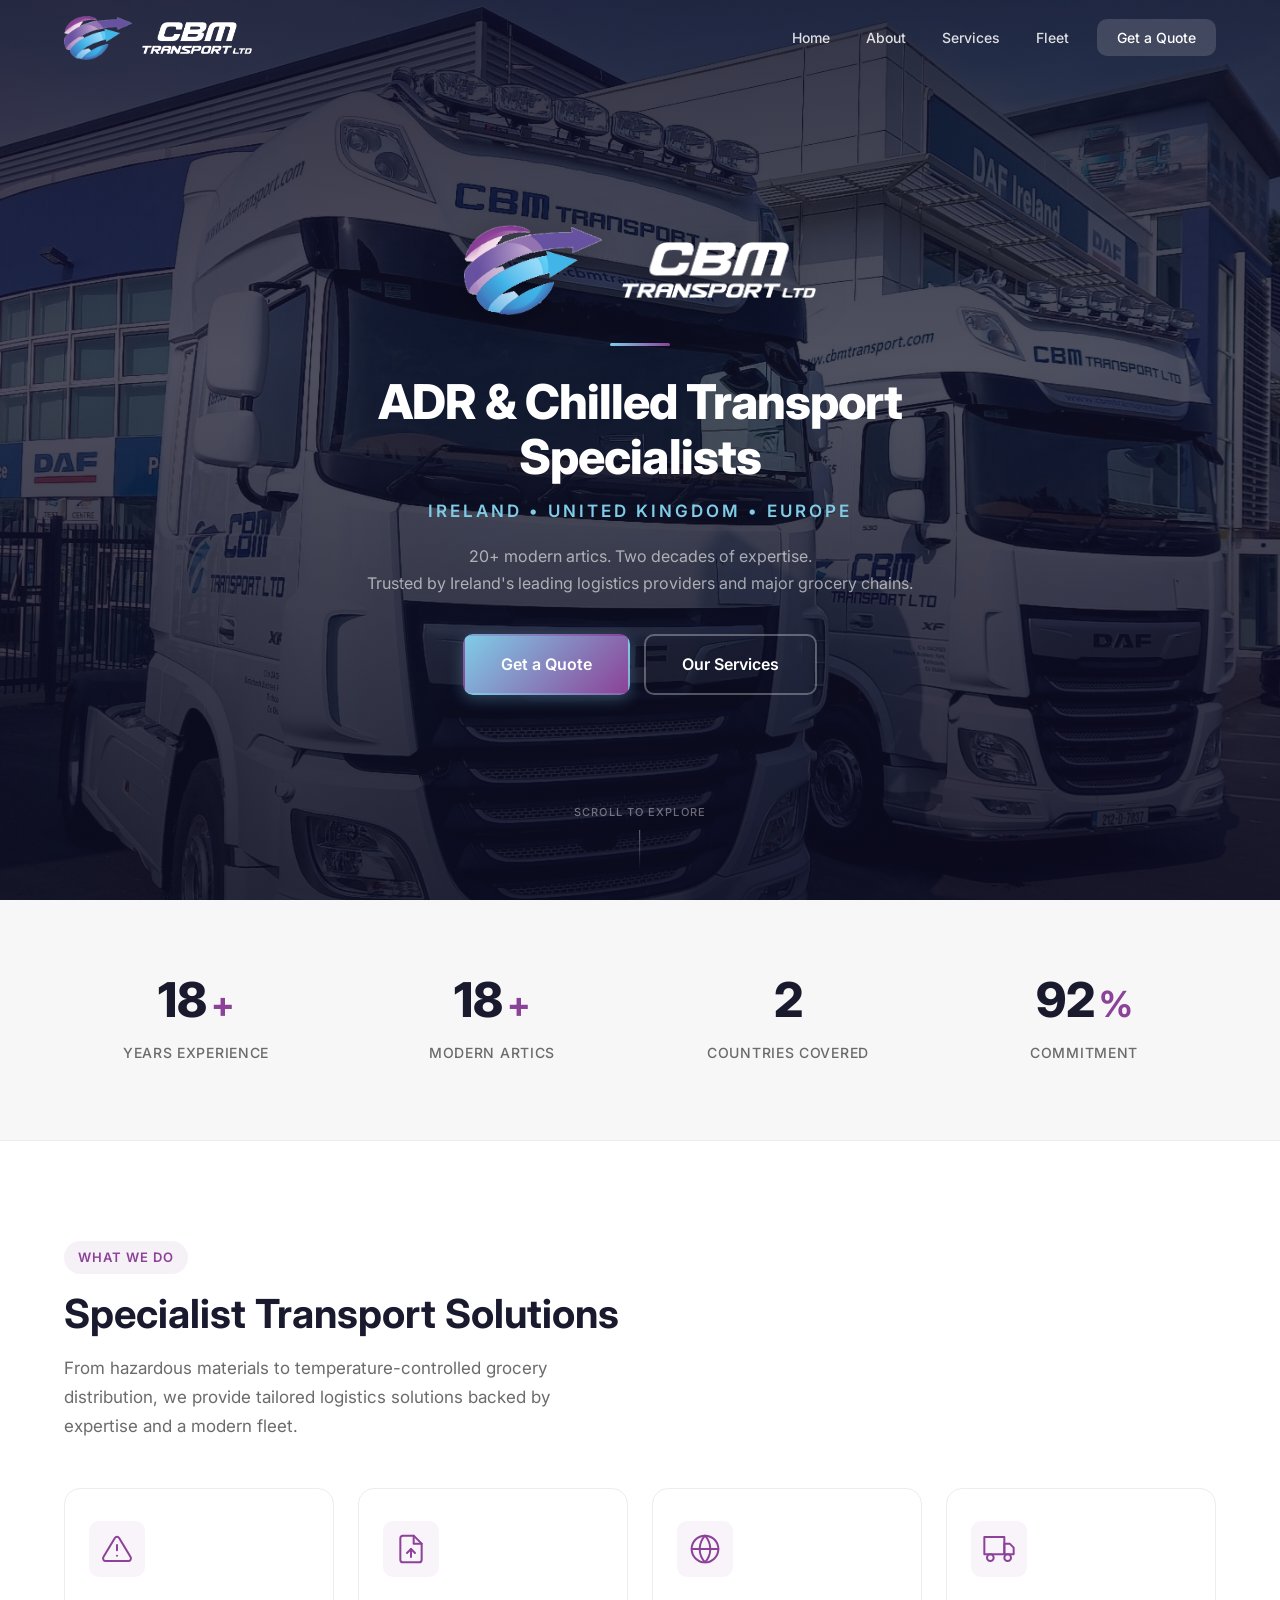
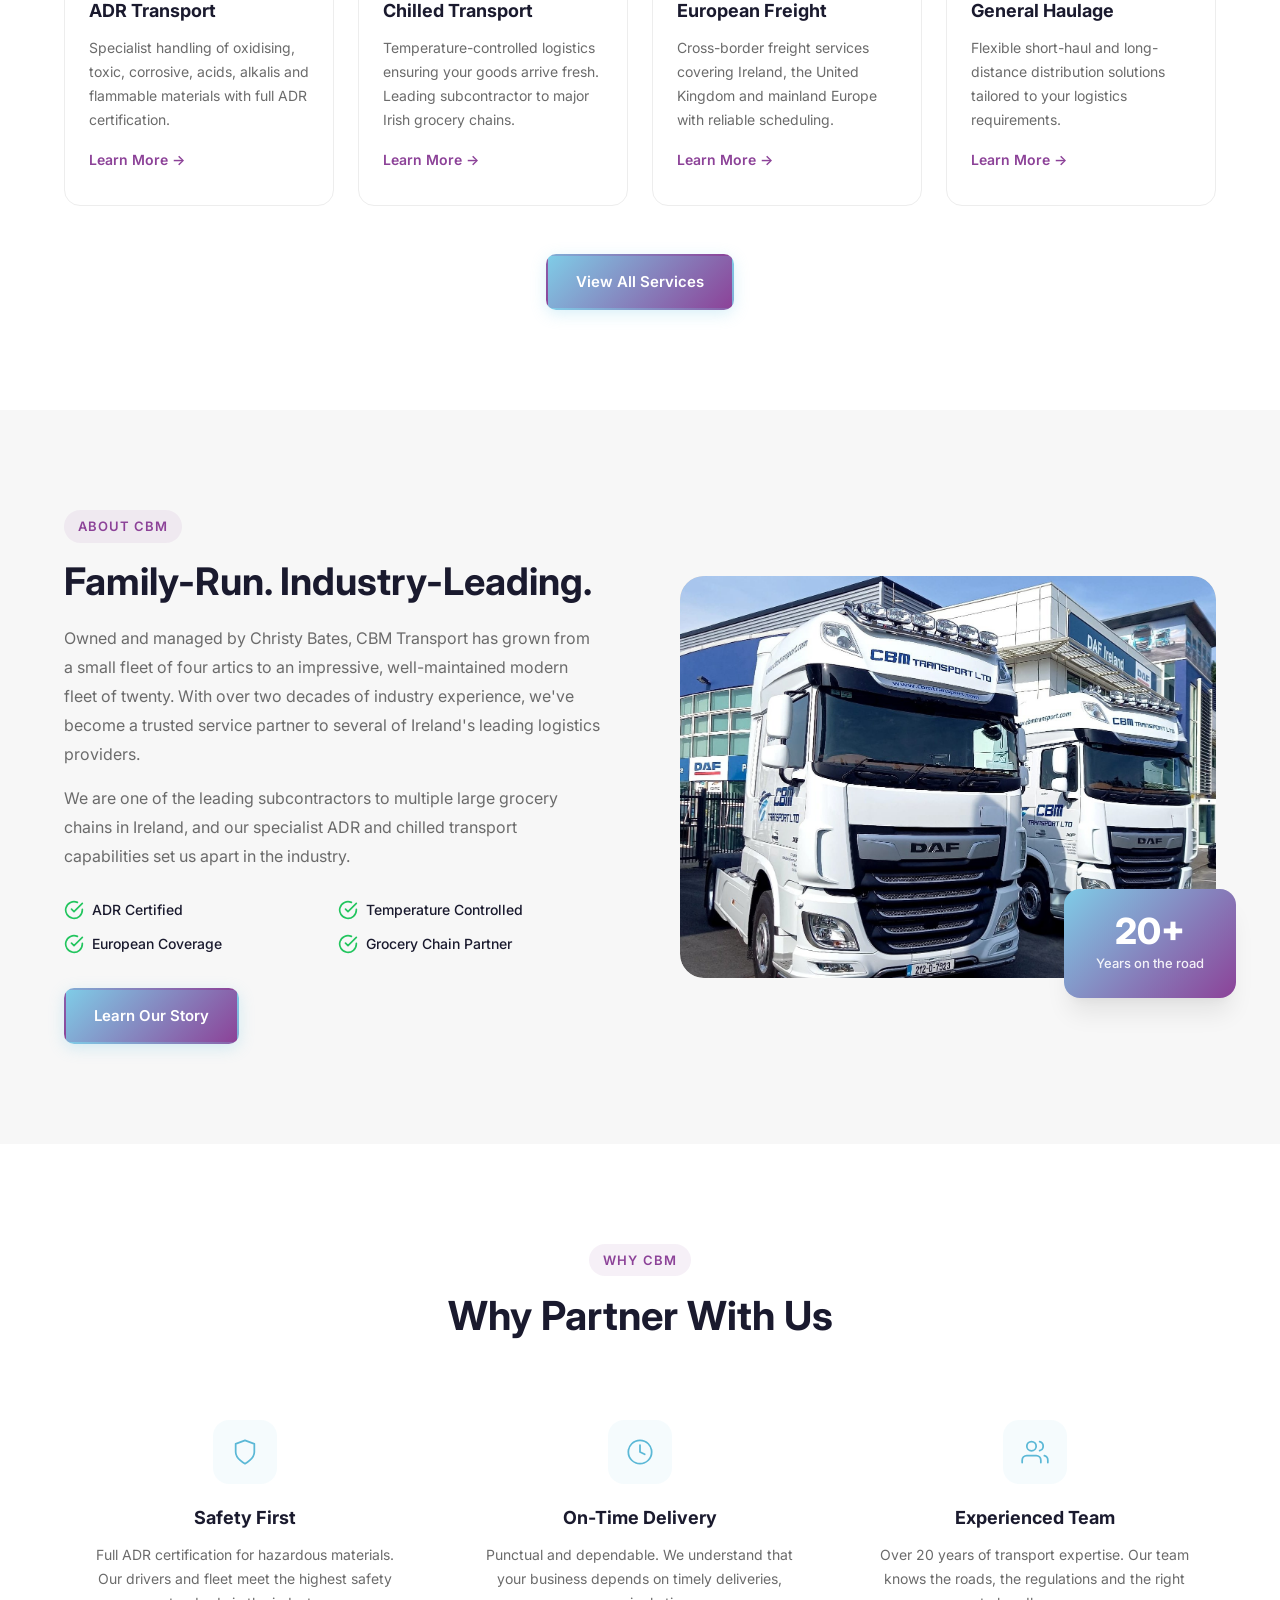
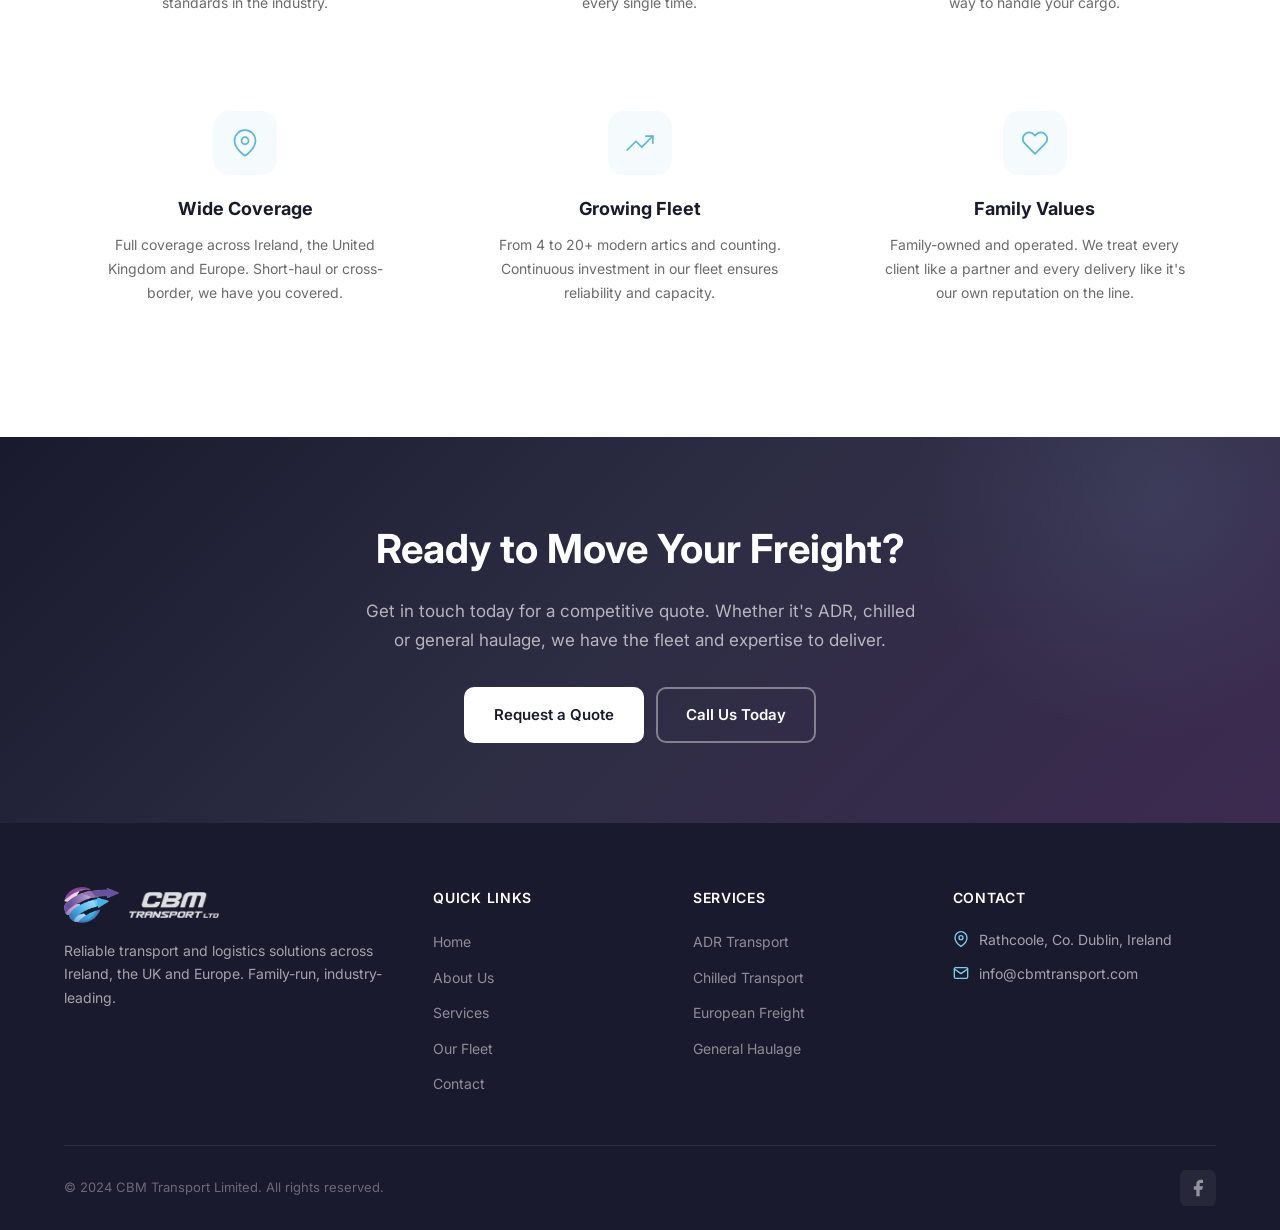
==== index.html @ 42ff2edc "Initial commit — CBM Transport website Static site with homepage, about, services, fleet and contact" ====
<!DOCTYPE html>
<html lang="en">
<head>
    <meta charset="UTF-8">
    <meta name="viewport" content="width=device-width, initial-scale=1.0">
    <meta name="description" content="CBM Transport - Ireland's trusted partner for freight, ADR, chilled transport and logistics across Ireland, UK and Europe.">
    <meta name="keywords" content="CBM Transport, Irish transport, freight, logistics, ADR transport, chilled transport, haulage Ireland">
    <title>CBM Transport | Reliable Logistics Across Ireland, UK &amp; Europe</title>
    <link rel="preconnect" href="https://fonts.googleapis.com">
    <link rel="preconnect" href="https://fonts.gstatic.com" crossorigin>
    <link href="https://fonts.googleapis.com/css2?family=Inter:wght@300;400;500;600;700;800&display=swap" rel="stylesheet">
    <link rel="stylesheet" href="css/style.css">
    <link rel="icon" type="image/svg+xml" href="images/favicon.svg">
</head>
<body>
    <!-- Navigation -->
    <header class="header" id="header">
        <div class="container">
            <nav class="nav">
                <a href="/" class="nav__logo">
                    <img src="images/logo-main.png" alt="CBM Transport Logo" class="nav__logo-icon-img">
                    <img src="images/logo-header.png" alt="CBM Transport Ltd" class="nav__logo-text-img">
                </a>
                <button class="nav__toggle" id="navToggle" aria-label="Toggle navigation">
                    <span></span>
                    <span></span>
                    <span></span>
                </button>
                <ul class="nav__menu" id="navMenu">
                    <li><a href="/" class="nav__link active">Home</a></li>
                    <li><a href="pages/about.html" class="nav__link">About</a></li>
                    <li><a href="pages/services.html" class="nav__link">Services</a></li>
                    <li><a href="pages/fleet.html" class="nav__link">Fleet</a></li>
                    <li><a href="pages/contact.html" class="nav__link nav__link--cta">Get a Quote</a></li>
                </ul>
            </nav>
        </div>
    </header>

    <!-- Hero Section -->
    <section class="hero hero--photo">
        <div class="hero__bg">
            <img src="images/fleet-truck.jpg" alt="CBM Transport Fleet" class="hero__bg-img">
            <div class="hero__overlay"></div>
        </div>
        <div class="hero__center-wrap">
            <div class="hero__branding">
                <img src="images/logo-main.png" alt="CBM Transport Logo" class="hero__logo-icon">
                <img src="images/logo-header.png" alt="CBM Transport Ltd" class="hero__logo-text">
            </div>
            <div class="hero__divider"></div>
            <h1 class="hero__headline">ADR &amp; Chilled Transport Specialists</h1>
            <p class="hero__route">Ireland &bull; United Kingdom &bull; Europe</p>
            <p class="hero__tagline">20+ modern artics. Two decades of expertise.<br>Trusted by Ireland's leading logistics providers and major grocery chains.</p>
            <div class="hero__buttons">
                <a href="pages/contact.html" class="btn btn--primary btn--lg">Get a Quote</a>
                <a href="pages/services.html" class="btn btn--outline btn--lg">Our Services</a>
            </div>
        </div>
        <div class="hero__scroll">
            <span>Scroll to explore</span>
            <div class="hero__scroll-line"></div>
        </div>
    </section>

    <!-- Stats Section -->
    <section class="stats">
        <div class="container">
            <div class="stats__grid">
                <div class="stats__item">
                    <span class="stats__number" data-target="20">0</span>
                    <span class="stats__suffix">+</span>
                    <span class="stats__label">Years Experience</span>
                </div>
                <div class="stats__item">
                    <span class="stats__number" data-target="20">0</span>
                    <span class="stats__suffix">+</span>
                    <span class="stats__label">Modern Artics</span>
                </div>
                <div class="stats__item">
                    <span class="stats__number" data-target="3">0</span>
                    <span class="stats__suffix"></span>
                    <span class="stats__label">Countries Covered</span>
                </div>
                <div class="stats__item">
                    <span class="stats__number" data-target="100">0</span>
                    <span class="stats__suffix">%</span>
                    <span class="stats__label">Commitment</span>
                </div>
            </div>
        </div>
    </section>

    <!-- Services Preview -->
    <section class="services-preview" id="services">
        <div class="container">
            <div class="section-header">
                <span class="section-header__tag">What We Do</span>
                <h2 class="section-header__title">Specialist Transport Solutions</h2>
                <p class="section-header__desc">From hazardous materials to temperature-controlled grocery distribution, we provide tailored logistics solutions backed by expertise and a modern fleet.</p>
            </div>
            <div class="services-preview__grid">
                <div class="service-card">
                    <div class="service-card__icon">
                        <svg width="32" height="32" viewBox="0 0 24 24" fill="none" stroke="currentColor" stroke-width="1.5" stroke-linecap="round" stroke-linejoin="round">
                            <path d="M10.29 3.86L1.82 18a2 2 0 0 0 1.71 3h16.94a2 2 0 0 0 1.71-3L13.71 3.86a2 2 0 0 0-3.42 0z"/>
                            <line x1="12" y1="9" x2="12" y2="13"/>
                            <line x1="12" y1="17" x2="12.01" y2="17"/>
                        </svg>
                    </div>
                    <h3 class="service-card__title">ADR Transport</h3>
                    <p class="service-card__desc">Specialist handling of oxidising, toxic, corrosive, acids, alkalis and flammable materials with full ADR certification.</p>
                    <a href="pages/services.html" class="service-card__link">Learn More &rarr;</a>
                </div>
                <div class="service-card">
                    <div class="service-card__icon">
                        <svg width="32" height="32" viewBox="0 0 24 24" fill="none" stroke="currentColor" stroke-width="1.5" stroke-linecap="round" stroke-linejoin="round">
                            <path d="M14 2H6a2 2 0 0 0-2 2v16a2 2 0 0 0 2 2h12a2 2 0 0 0 2-2V8z"/>
                            <polyline points="14 2 14 8 20 8"/>
                            <path d="M12 18v-6"/>
                            <path d="M9 15l3-3 3 3"/>
                        </svg>
                    </div>
                    <h3 class="service-card__title">Chilled Transport</h3>
                    <p class="service-card__desc">Temperature-controlled logistics ensuring your goods arrive fresh. Leading subcontractor to major Irish grocery chains.</p>
                    <a href="pages/services.html" class="service-card__link">Learn More &rarr;</a>
                </div>
                <div class="service-card">
                    <div class="service-card__icon">
                        <svg width="32" height="32" viewBox="0 0 24 24" fill="none" stroke="currentColor" stroke-width="1.5" stroke-linecap="round" stroke-linejoin="round">
                            <circle cx="12" cy="12" r="10"/>
                            <line x1="2" y1="12" x2="22" y2="12"/>
                            <path d="M12 2a15.3 15.3 0 0 1 4 10 15.3 15.3 0 0 1-4 10 15.3 15.3 0 0 1-4-10 15.3 15.3 0 0 1 4-10z"/>
                        </svg>
                    </div>
                    <h3 class="service-card__title">European Freight</h3>
                    <p class="service-card__desc">Cross-border freight services covering Ireland, the United Kingdom and mainland Europe with reliable scheduling.</p>
                    <a href="pages/services.html" class="service-card__link">Learn More &rarr;</a>
                </div>
                <div class="service-card">
                    <div class="service-card__icon">
                        <svg width="32" height="32" viewBox="0 0 24 24" fill="none" stroke="currentColor" stroke-width="1.5" stroke-linecap="round" stroke-linejoin="round">
                            <rect x="1" y="3" width="15" height="13"></rect>
                            <polygon points="16 8 20 8 23 11 23 16 16 16 16 8"></polygon>
                            <circle cx="5.5" cy="18.5" r="2.5"></circle>
                            <circle cx="18.5" cy="18.5" r="2.5"></circle>
                        </svg>
                    </div>
                    <h3 class="service-card__title">General Haulage</h3>
                    <p class="service-card__desc">Flexible short-haul and long-distance distribution solutions tailored to your logistics requirements.</p>
                    <a href="pages/services.html" class="service-card__link">Learn More &rarr;</a>
                </div>
            </div>
            <div class="services-preview__cta">
                <a href="pages/services.html" class="btn btn--primary">View All Services</a>
            </div>
        </div>
    </section>

    <!-- About Preview -->
    <section class="about-preview">
        <div class="container">
            <div class="about-preview__grid">
                <div class="about-preview__content">
                    <span class="section-header__tag">About CBM</span>
                    <h2 class="about-preview__title">Family-Run. Industry-Leading.</h2>
                    <p class="about-preview__text">Owned and managed by Christy Bates, CBM Transport has grown from a small fleet of four artics to an impressive, well-maintained modern fleet of twenty. With over two decades of industry experience, we've become a trusted service partner to several of Ireland's leading logistics providers.</p>
                    <p class="about-preview__text">We are one of the leading subcontractors to multiple large grocery chains in Ireland, and our specialist ADR and chilled transport capabilities set us apart in the industry.</p>
                    <div class="about-preview__features">
                        <div class="about-preview__feature">
                            <svg width="20" height="20" viewBox="0 0 24 24" fill="none" stroke="currentColor" stroke-width="2" stroke-linecap="round" stroke-linejoin="round">
                                <path d="M22 11.08V12a10 10 0 1 1-5.93-9.14"/>
                                <polyline points="22 4 12 14.01 9 11.01"/>
                            </svg>
                            <span>ADR Certified</span>
                        </div>
                        <div class="about-preview__feature">
                            <svg width="20" height="20" viewBox="0 0 24 24" fill="none" stroke="currentColor" stroke-width="2" stroke-linecap="round" stroke-linejoin="round">
                                <path d="M22 11.08V12a10 10 0 1 1-5.93-9.14"/>
                                <polyline points="22 4 12 14.01 9 11.01"/>
                            </svg>
                            <span>Temperature Controlled</span>
                        </div>
                        <div class="about-preview__feature">
                            <svg width="20" height="20" viewBox="0 0 24 24" fill="none" stroke="currentColor" stroke-width="2" stroke-linecap="round" stroke-linejoin="round">
                                <path d="M22 11.08V12a10 10 0 1 1-5.93-9.14"/>
                                <polyline points="22 4 12 14.01 9 11.01"/>
                            </svg>
                            <span>European Coverage</span>
                        </div>
                        <div class="about-preview__feature">
                            <svg width="20" height="20" viewBox="0 0 24 24" fill="none" stroke="currentColor" stroke-width="2" stroke-linecap="round" stroke-linejoin="round">
                                <path d="M22 11.08V12a10 10 0 1 1-5.93-9.14"/>
                                <polyline points="22 4 12 14.01 9 11.01"/>
                            </svg>
                            <span>Grocery Chain Partner</span>
                        </div>
                    </div>
                    <a href="pages/about.html" class="btn btn--primary">Learn Our Story</a>
                </div>
                <div class="about-preview__visual">
                    <div class="about-preview__image-wrapper">
                        <img src="images/fleet-truck.jpg" alt="CBM Transport DAF fleet trucks" class="about-preview__img">
                    </div>
                    <div class="about-preview__accent-card">
                        <span class="about-preview__accent-number">20+</span>
                        <span class="about-preview__accent-text">Years on the road</span>
                    </div>
                </div>
            </div>
        </div>
    </section>

    <!-- Why Choose Us -->
    <section class="why-us">
        <div class="container">
            <div class="section-header section-header--center">
                <span class="section-header__tag">Why CBM</span>
                <h2 class="section-header__title">Why Partner With Us</h2>
            </div>
            <div class="why-us__grid">
                <div class="why-us__item">
                    <div class="why-us__icon">
                        <svg width="28" height="28" viewBox="0 0 24 24" fill="none" stroke="currentColor" stroke-width="1.5" stroke-linecap="round" stroke-linejoin="round">
                            <path d="M12 22s8-4 8-10V5l-8-3-8 3v7c0 6 8 10 8 10z"/>
                        </svg>
                    </div>
                    <h3 class="why-us__title">Safety First</h3>
                    <p class="why-us__desc">Full ADR certification for hazardous materials. Our drivers and fleet meet the highest safety standards in the industry.</p>
                </div>
                <div class="why-us__item">
                    <div class="why-us__icon">
                        <svg width="28" height="28" viewBox="0 0 24 24" fill="none" stroke="currentColor" stroke-width="1.5" stroke-linecap="round" stroke-linejoin="round">
                            <circle cx="12" cy="12" r="10"/>
                            <polyline points="12 6 12 12 16 14"/>
                        </svg>
                    </div>
                    <h3 class="why-us__title">On-Time Delivery</h3>
                    <p class="why-us__desc">Punctual and dependable. We understand that your business depends on timely deliveries, every single time.</p>
                </div>
                <div class="why-us__item">
                    <div class="why-us__icon">
                        <svg width="28" height="28" viewBox="0 0 24 24" fill="none" stroke="currentColor" stroke-width="1.5" stroke-linecap="round" stroke-linejoin="round">
                            <path d="M17 21v-2a4 4 0 0 0-4-4H5a4 4 0 0 0-4 4v2"/>
                            <circle cx="9" cy="7" r="4"/>
                            <path d="M23 21v-2a4 4 0 0 0-3-3.87"/>
                            <path d="M16 3.13a4 4 0 0 1 0 7.75"/>
                        </svg>
                    </div>
                    <h3 class="why-us__title">Experienced Team</h3>
                    <p class="why-us__desc">Over 20 years of transport expertise. Our team knows the roads, the regulations and the right way to handle your cargo.</p>
                </div>
                <div class="why-us__item">
                    <div class="why-us__icon">
                        <svg width="28" height="28" viewBox="0 0 24 24" fill="none" stroke="currentColor" stroke-width="1.5" stroke-linecap="round" stroke-linejoin="round">
                            <path d="M21 10c0 7-9 13-9 13s-9-6-9-13a9 9 0 0 1 18 0z"/>
                            <circle cx="12" cy="10" r="3"/>
                        </svg>
                    </div>
                    <h3 class="why-us__title">Wide Coverage</h3>
                    <p class="why-us__desc">Full coverage across Ireland, the United Kingdom and Europe. Short-haul or cross-border, we have you covered.</p>
                </div>
                <div class="why-us__item">
                    <div class="why-us__icon">
                        <svg width="28" height="28" viewBox="0 0 24 24" fill="none" stroke="currentColor" stroke-width="1.5" stroke-linecap="round" stroke-linejoin="round">
                            <polyline points="23 6 13.5 15.5 8.5 10.5 1 18"/>
                            <polyline points="17 6 23 6 23 12"/>
                        </svg>
                    </div>
                    <h3 class="why-us__title">Growing Fleet</h3>
                    <p class="why-us__desc">From 4 to 20+ modern artics and counting. Continuous investment in our fleet ensures reliability and capacity.</p>
                </div>
                <div class="why-us__item">
                    <div class="why-us__icon">
                        <svg width="28" height="28" viewBox="0 0 24 24" fill="none" stroke="currentColor" stroke-width="1.5" stroke-linecap="round" stroke-linejoin="round">
                            <path d="M20.84 4.61a5.5 5.5 0 0 0-7.78 0L12 5.67l-1.06-1.06a5.5 5.5 0 0 0-7.78 7.78l1.06 1.06L12 21.23l7.78-7.78 1.06-1.06a5.5 5.5 0 0 0 0-7.78z"/>
                        </svg>
                    </div>
                    <h3 class="why-us__title">Family Values</h3>
                    <p class="why-us__desc">Family-owned and operated. We treat every client like a partner and every delivery like it's our own reputation on the line.</p>
                </div>
            </div>
        </div>
    </section>

    <!-- CTA Banner -->
    <section class="cta-banner">
        <div class="container">
            <div class="cta-banner__content">
                <h2 class="cta-banner__title">Ready to Move Your Freight?</h2>
                <p class="cta-banner__desc">Get in touch today for a competitive quote. Whether it's ADR, chilled or general haulage, we have the fleet and expertise to deliver.</p>
                <div class="cta-banner__actions">
                    <a href="pages/contact.html" class="btn btn--white">Request a Quote</a>
                    <a href="tel:+353XXXXXXXX" class="btn btn--outline-white">Call Us Today</a>
                </div>
            </div>
        </div>
    </section>

    <!-- Footer -->
    <footer class="footer">
        <div class="container">
            <div class="footer__grid">
                <div class="footer__brand">
                    <a href="/" class="footer__logo">
                        <img src="images/logo-main.png" alt="CBM Transport Logo" class="footer__logo-icon-img">
                        <img src="images/logo-header.png" alt="CBM Transport Ltd" class="footer__logo-text-img">
                    </a>
                    <p class="footer__tagline">Reliable transport and logistics solutions across Ireland, the UK and Europe. Family-run, industry-leading.</p>
                </div>
                <div class="footer__links">
                    <h4 class="footer__heading">Quick Links</h4>
                    <ul>
                        <li><a href="/">Home</a></li>
                        <li><a href="pages/about.html">About Us</a></li>
                        <li><a href="pages/services.html">Services</a></li>
                        <li><a href="pages/fleet.html">Our Fleet</a></li>
                        <li><a href="pages/contact.html">Contact</a></li>
                    </ul>
                </div>
                <div class="footer__links">
                    <h4 class="footer__heading">Services</h4>
                    <ul>
                        <li><a href="pages/services.html">ADR Transport</a></li>
                        <li><a href="pages/services.html">Chilled Transport</a></li>
                        <li><a href="pages/services.html">European Freight</a></li>
                        <li><a href="pages/services.html">General Haulage</a></li>
                    </ul>
                </div>
                <div class="footer__contact">
                    <h4 class="footer__heading">Contact</h4>
                    <ul>
                        <li>
                            <svg width="16" height="16" viewBox="0 0 24 24" fill="none" stroke="currentColor" stroke-width="2" stroke-linecap="round" stroke-linejoin="round">
                                <path d="M21 10c0 7-9 13-9 13s-9-6-9-13a9 9 0 0 1 18 0z"/>
                                <circle cx="12" cy="10" r="3"/>
                            </svg>
                            <span>Rathcoole, Co. Dublin, Ireland</span>
                        </li>
                        <li>
                            <svg width="16" height="16" viewBox="0 0 24 24" fill="none" stroke="currentColor" stroke-width="2" stroke-linecap="round" stroke-linejoin="round">
                                <path d="M4 4h16c1.1 0 2 .9 2 2v12c0 1.1-.9 2-2 2H4c-1.1 0-2-.9-2-2V6c0-1.1.9-2 2-2z"/>
                                <polyline points="22,6 12,13 2,6"/>
                            </svg>
                            <span>info@cbmtransport.com</span>
                        </li>
                    </ul>
                </div>
            </div>
            <div class="footer__bottom">
                <p>&copy; 2024 CBM Transport Limited. All rights reserved.</p>
                <div class="footer__social">
                    <a href="https://www.facebook.com/p/CBM-transport-ltd-100067966658637/" target="_blank" rel="noopener" aria-label="Facebook">
                        <svg width="20" height="20" viewBox="0 0 24 24" fill="currentColor">
                            <path d="M18 2h-3a5 5 0 0 0-5 5v3H7v4h3v8h4v-8h3l1-4h-4V7a1 1 0 0 1 1-1h3z"/>
                        </svg>
                    </a>
                </div>
            </div>
        </div>
    </footer>

    <script src="js/main.js"></script>
</body>
</html>
---- css/style.css ----
/* ============================================
   CBM Transport - Modern Website Styles
   Color Palette: Blues (#7FCCE7) + Purple (#8C4298)
   ============================================ */

/* --- CSS Custom Properties --- */
:root {
    --color-primary: #7FCCE7;
    --color-primary-dark: #5BB8D6;
    --color-primary-light: #A8DCF0;
    --color-secondary: #8C4298;
    --color-secondary-dark: #6E3478;
    --color-secondary-light: #A85DB5;
    --color-dark: #1A1A2E;
    --color-dark-lighter: #2D2D44;
    --color-gray-900: #1a1a1a;
    --color-gray-800: #2d2d2d;
    --color-gray-700: #404040;
    --color-gray-600: #525252;
    --color-gray-500: #6b6b6b;
    --color-gray-400: #8a8a8a;
    --color-gray-300: #b0b0b0;
    --color-gray-200: #d4d4d4;
    --color-gray-100: #ededed;
    --color-gray-50: #f7f7f7;
    --color-white: #ffffff;
    --color-success: #22c55e;
    --color-warning: #f59e0b;
    --gradient-primary: linear-gradient(135deg, var(--color-primary) 0%, var(--color-secondary) 100%);
    --gradient-hero: linear-gradient(135deg, #1A1A2E 0%, #2D2D44 50%, #3D2A50 100%);
    --shadow-sm: 0 1px 2px rgba(0,0,0,0.05);
    --shadow-md: 0 4px 6px -1px rgba(0,0,0,0.07), 0 2px 4px -2px rgba(0,0,0,0.05);
    --shadow-lg: 0 10px 15px -3px rgba(0,0,0,0.08), 0 4px 6px -4px rgba(0,0,0,0.05);
    --shadow-xl: 0 20px 25px -5px rgba(0,0,0,0.08), 0 8px 10px -6px rgba(0,0,0,0.04);
    --shadow-card: 0 0 0 1px rgba(0,0,0,0.04), 0 2px 8px rgba(0,0,0,0.06);
    --radius-sm: 6px;
    --radius-md: 10px;
    --radius-lg: 16px;
    --radius-xl: 24px;
    --radius-full: 9999px;
    --font-family: 'Inter', -apple-system, BlinkMacSystemFont, 'Segoe UI', sans-serif;
    --transition-fast: 150ms ease;
    --transition-base: 250ms ease;
    --transition-slow: 400ms ease;
}

/* --- Reset & Base --- */
*, *::before, *::after {
    margin: 0;
    padding: 0;
    box-sizing: border-box;
}

html {
    scroll-behavior: smooth;
    -webkit-font-smoothing: antialiased;
    -moz-osx-font-smoothing: grayscale;
}

body {
    font-family: var(--font-family);
    font-size: 16px;
    line-height: 1.6;
    color: var(--color-gray-700);
    background: var(--color-white);
    overflow-x: hidden;
}

img {
    max-width: 100%;
    height: auto;
    display: block;
}

a {
    text-decoration: none;
    color: inherit;
    transition: color var(--transition-fast);
}

ul {
    list-style: none;
}

.container {
    width: 100%;
    max-width: 1200px;
    margin: 0 auto;
    padding: 0 24px;
}

/* --- Utility --- */
.text-gradient {
    background: var(--gradient-primary);
    -webkit-background-clip: text;
    -webkit-text-fill-color: transparent;
    background-clip: text;
}

.section-header {
    margin-bottom: 48px;
}

.section-header--center {
    text-align: center;
}

.section-header__tag {
    display: inline-block;
    font-size: 13px;
    font-weight: 600;
    letter-spacing: 0.08em;
    text-transform: uppercase;
    color: var(--color-secondary);
    background: rgba(140, 66, 152, 0.08);
    padding: 6px 14px;
    border-radius: var(--radius-full);
    margin-bottom: 16px;
}

.section-header__title {
    font-size: clamp(28px, 4vw, 40px);
    font-weight: 700;
    color: var(--color-dark);
    line-height: 1.2;
    margin-bottom: 16px;
}

.section-header__desc {
    font-size: 17px;
    color: var(--color-gray-500);
    max-width: 560px;
    line-height: 1.7;
}

.section-header--center .section-header__desc {
    margin: 0 auto;
}

/* --- Buttons --- */
.btn {
    display: inline-flex;
    align-items: center;
    justify-content: center;
    gap: 8px;
    padding: 14px 28px;
    font-family: var(--font-family);
    font-size: 15px;
    font-weight: 600;
    border-radius: var(--radius-md);
    border: 2px solid transparent;
    cursor: pointer;
    transition: all var(--transition-base);
    white-space: nowrap;
}

.btn--primary {
    background: var(--gradient-primary);
    color: var(--color-white);
    box-shadow: 0 4px 15px rgba(127, 204, 231, 0.3);
}

.btn--primary:hover {
    transform: translateY(-2px);
    box-shadow: 0 6px 20px rgba(127, 204, 231, 0.4);
}

.btn--outline {
    background: transparent;
    color: var(--color-white);
    border-color: rgba(255,255,255,0.3);
}

.btn--outline:hover {
    background: rgba(255,255,255,0.1);
    border-color: rgba(255,255,255,0.5);
}

.btn--white {
    background: var(--color-white);
    color: var(--color-dark);
}

.btn--white:hover {
    transform: translateY(-2px);
    box-shadow: 0 6px 20px rgba(255,255,255,0.3);
}

.btn--outline-white {
    background: transparent;
    color: var(--color-white);
    border-color: rgba(255,255,255,0.4);
}

.btn--outline-white:hover {
    background: rgba(255,255,255,0.1);
    border-color: var(--color-white);
}

.btn--secondary {
    background: var(--color-gray-50);
    color: var(--color-dark);
    border-color: var(--color-gray-200);
}

.btn--secondary:hover {
    background: var(--color-gray-100);
    border-color: var(--color-gray-300);
}

/* --- Header / Nav --- */
.header {
    position: fixed;
    top: 0;
    left: 0;
    width: 100%;
    z-index: 1000;
    padding: 16px 0;
    transition: all var(--transition-base);
}

.header--scrolled {
    background: rgba(255,255,255,0.95);
    backdrop-filter: blur(12px);
    -webkit-backdrop-filter: blur(12px);
    box-shadow: var(--shadow-md);
    padding: 10px 0;
}

.header--scrolled .nav__link {
    color: var(--color-gray-700);
}

.header--scrolled .nav__link:hover,
.header--scrolled .nav__link.active {
    color: var(--color-secondary);
}

.header--scrolled .nav__link--cta {
    background: var(--gradient-primary);
    color: var(--color-white) !important;
}

.header--scrolled .nav__logo-name,
.header--scrolled .nav__logo-tagline {
    color: var(--color-dark);
}


.nav {
    display: flex;
    align-items: center;
    justify-content: space-between;
}

.nav__logo {
    display: flex;
    align-items: center;
    gap: 10px;
}

.nav__logo-text {
    display: flex;
    flex-direction: column;
    line-height: 1.1;
}

.nav__logo-name {
    font-size: 22px;
    font-weight: 800;
    color: var(--color-white);
    letter-spacing: -0.02em;
    transition: color var(--transition-base);
}

.nav__logo-tagline {
    font-size: 12px;
    font-weight: 500;
    color: rgba(255,255,255,0.7);
    letter-spacing: 0.05em;
    text-transform: uppercase;
    transition: color var(--transition-base);
}

/* Image-based logos */
.nav__logo-icon-img {
    height: 44px;
    width: auto;
    transition: filter var(--transition-base);
}

.nav__logo-text-img {
    height: 32px;
    width: auto;
    filter: brightness(0) invert(1);
    transition: filter var(--transition-base);
}

.header--scrolled .nav__logo-text-img {
    filter: none;
}

.header--scrolled .nav__logo-icon-img {
    filter: none;
}

.footer__logo {
    display: flex;
    align-items: center;
    gap: 10px;
    margin-bottom: 16px;
}

.footer__logo-icon-img {
    height: 36px;
    width: auto;
}

.footer__logo-text-img {
    height: 26px;
    width: auto;
    filter: brightness(0) invert(1);
    opacity: 0.85;
}

/* About preview real image */
.about-preview__img {
    width: 100%;
    height: 100%;
    object-fit: cover;
    border-radius: var(--radius-xl);
}

.nav__menu {
    display: flex;
    align-items: center;
    gap: 4px;
}

.nav__link {
    padding: 8px 16px;
    font-size: 14px;
    font-weight: 500;
    color: rgba(255,255,255,0.85);
    border-radius: var(--radius-sm);
    transition: all var(--transition-fast);
}

.nav__link:hover,
.nav__link.active {
    color: var(--color-white);
}

.nav__link--cta {
    background: rgba(255,255,255,0.15);
    color: var(--color-white);
    margin-left: 8px;
    padding: 10px 20px;
    border-radius: var(--radius-md);
}

.nav__link--cta:hover {
    background: rgba(255,255,255,0.25);
}

.nav__toggle {
    display: none;
    flex-direction: column;
    gap: 5px;
    background: none;
    border: none;
    cursor: pointer;
    padding: 4px;
}

.nav__toggle span {
    display: block;
    width: 24px;
    height: 2px;
    background: var(--color-white);
    border-radius: 2px;
    transition: all var(--transition-fast);
}

.header--scrolled .nav__toggle span {
    background: var(--color-dark);
}

/* --- Hero --- */
.hero {
    position: relative;
    min-height: 100vh;
    display: flex;
    align-items: center;
    padding: 120px 0 80px;
    overflow: hidden;
}

.hero__bg {
    position: absolute;
    inset: 0;
    z-index: 0;
}

.hero__gradient {
    position: absolute;
    inset: 0;
    background: var(--gradient-hero);
}

.hero__gradient::before {
    content: '';
    position: absolute;
    top: -50%;
    right: -20%;
    width: 600px;
    height: 600px;
    background: radial-gradient(circle, rgba(127,204,231,0.15) 0%, transparent 70%);
    border-radius: 50%;
}

.hero__gradient::after {
    content: '';
    position: absolute;
    bottom: -30%;
    left: -10%;
    width: 500px;
    height: 500px;
    background: radial-gradient(circle, rgba(140,66,152,0.12) 0%, transparent 70%);
    border-radius: 50%;
}

/* Photo-background hero variant */
.hero--photo {
    min-height: 100vh;
    display: flex;
    align-items: center;
    justify-content: center;
    padding: 100px 0 80px;
}

.hero--photo .hero__bg {
    position: absolute;
    inset: 0;
    z-index: 0;
}

.hero__bg-img {
    width: 100%;
    height: 100%;
    object-fit: cover;
    object-position: center 40%;
}

.hero__overlay {
    position: absolute;
    inset: 0;
    background:
        linear-gradient(
            to bottom,
            rgba(10, 10, 30, 0.82) 0%,
            rgba(10, 10, 30, 0.70) 40%,
            rgba(10, 10, 30, 0.88) 100%
        ),
        linear-gradient(
            135deg,
            rgba(140, 66, 152, 0.15) 0%,
            rgba(127, 204, 231, 0.10) 50%,
            rgba(140, 66, 152, 0.12) 100%
        );
}

/* Centred hero layout */
.hero__center-wrap {
    position: relative;
    z-index: 1;
    display: flex;
    flex-direction: column;
    align-items: center;
    text-align: center;
    width: 100%;
    max-width: 720px;
    margin: 0 auto;
    padding: 0 24px;
}

.hero__branding {
    display: flex;
    align-items: center;
    gap: 20px;
    margin-bottom: 28px;
    animation: fadeInUp 0.8s ease forwards;
}

.hero__logo-icon {
    height: 90px;
    width: auto;
    filter: drop-shadow(0 4px 20px rgba(0,0,0,0.3));
}

.hero__logo-text {
    height: 56px;
    width: auto;
    filter: brightness(0) invert(1) drop-shadow(0 4px 20px rgba(0,0,0,0.3));
}

.hero__divider {
    width: 60px;
    height: 3px;
    background: linear-gradient(90deg, var(--color-primary), var(--color-secondary));
    border-radius: 2px;
    margin-bottom: 28px;
    animation: fadeInUp 0.8s 0.1s ease both;
}

.hero__headline {
    font-size: clamp(28px, 3.8vw, 48px);
    font-weight: 800;
    color: var(--color-white);
    line-height: 1.15;
    letter-spacing: -0.02em;
    margin-bottom: 14px;
    animation: fadeInUp 0.8s 0.2s ease both;
}

.hero__route {
    font-size: 17px;
    font-weight: 600;
    letter-spacing: 0.18em;
    text-transform: uppercase;
    color: var(--color-primary);
    margin-bottom: 18px;
    animation: fadeInUp 0.8s 0.3s ease both;
}

.hero__tagline {
    font-size: 16px;
    color: rgba(255,255,255,0.6);
    line-height: 1.7;
    max-width: 560px;
    margin-bottom: 36px;
    animation: fadeInUp 0.8s 0.4s ease both;
}

.hero__buttons {
    display: flex;
    gap: 14px;
    justify-content: center;
    flex-wrap: wrap;
    animation: fadeInUp 0.8s 0.55s ease both;
}

.btn--lg {
    padding: 16px 36px;
    font-size: 16px;
}

/* Original grid hero (kept for reuse) */
.hero__content {
    position: relative;
    z-index: 1;
    display: grid;
    grid-template-columns: 1fr 1fr;
    gap: 60px;
    align-items: center;
}

.hero__badge {
    display: inline-block;
    font-size: 13px;
    font-weight: 600;
    letter-spacing: 0.05em;
    color: var(--color-primary);
    background: rgba(127,204,231,0.12);
    padding: 8px 16px;
    border-radius: var(--radius-full);
    margin-bottom: 24px;
}

.hero__title {
    font-size: clamp(36px, 5vw, 56px);
    font-weight: 800;
    color: var(--color-white);
    line-height: 1.1;
    letter-spacing: -0.02em;
    margin-bottom: 20px;
}

.hero__subtitle {
    font-size: 17px;
    color: rgba(255,255,255,0.65);
    line-height: 1.7;
    margin-bottom: 32px;
    max-width: 480px;
}

.hero__actions {
    display: flex;
    gap: 12px;
    flex-wrap: wrap;
}

/* Hero Scroll Indicator */
.hero__scroll {
    position: absolute;
    bottom: 30px;
    left: 50%;
    transform: translateX(-50%);
    display: flex;
    flex-direction: column;
    align-items: center;
    gap: 8px;
    z-index: 1;
}

.hero__scroll span {
    font-size: 11px;
    font-weight: 500;
    letter-spacing: 0.1em;
    text-transform: uppercase;
    color: rgba(255,255,255,0.4);
}

.hero__scroll-line {
    width: 1px;
    height: 40px;
    background: linear-gradient(to bottom, rgba(255,255,255,0.4), transparent);
    animation: scrollPulse 2s ease-in-out infinite;
}

@keyframes scrollPulse {
    0%, 100% { opacity: 0.4; transform: scaleY(1); }
    50% { opacity: 1; transform: scaleY(1.2); }
}

@keyframes fadeInRight {
    from { opacity: 0; transform: translateX(30px); }
    to { opacity: 1; transform: translateX(0); }
}

@keyframes fadeInUp {
    from { opacity: 0; transform: translateY(20px); }
    to { opacity: 1; transform: translateY(0); }
}

/* --- Stats --- */
.stats {
    padding: 60px 0;
    background: var(--color-gray-50);
    border-bottom: 1px solid var(--color-gray-100);
}

.stats__grid {
    display: grid;
    grid-template-columns: repeat(4, 1fr);
    gap: 32px;
    text-align: center;
}

.stats__item {
    padding: 16px;
}

.stats__number {
    font-size: clamp(36px, 4vw, 48px);
    font-weight: 800;
    color: var(--color-dark);
    line-height: 1;
}

.stats__suffix {
    font-size: clamp(24px, 3vw, 36px);
    font-weight: 700;
    color: var(--color-secondary);
}

.stats__label {
    display: block;
    margin-top: 8px;
    font-size: 14px;
    font-weight: 500;
    color: var(--color-gray-500);
    text-transform: uppercase;
    letter-spacing: 0.05em;
}

/* --- Services Preview --- */
.services-preview {
    padding: 100px 0;
}

.services-preview__grid {
    display: grid;
    grid-template-columns: repeat(4, 1fr);
    gap: 24px;
}

.service-card {
    background: var(--color-white);
    border: 1px solid var(--color-gray-100);
    border-radius: var(--radius-lg);
    padding: 32px 24px;
    transition: all var(--transition-base);
    position: relative;
    overflow: hidden;
}

.service-card::before {
    content: '';
    position: absolute;
    top: 0;
    left: 0;
    right: 0;
    height: 3px;
    background: var(--gradient-primary);
    transform: scaleX(0);
    transform-origin: left;
    transition: transform var(--transition-base);
}

.service-card:hover {
    transform: translateY(-4px);
    box-shadow: var(--shadow-xl);
    border-color: transparent;
}

.service-card:hover::before {
    transform: scaleX(1);
}

.service-card__icon {
    width: 56px;
    height: 56px;
    display: flex;
    align-items: center;
    justify-content: center;
    background: rgba(140, 66, 152, 0.06);
    border-radius: var(--radius-md);
    color: var(--color-secondary);
    margin-bottom: 20px;
}

.service-card__title {
    font-size: 18px;
    font-weight: 700;
    color: var(--color-dark);
    margin-bottom: 10px;
}

.service-card__desc {
    font-size: 14px;
    color: var(--color-gray-500);
    line-height: 1.7;
    margin-bottom: 16px;
}

.service-card__link {
    font-size: 14px;
    font-weight: 600;
    color: var(--color-secondary);
    display: inline-flex;
    align-items: center;
    gap: 4px;
}

.service-card__link:hover {
    color: var(--color-secondary-dark);
    gap: 8px;
}

.services-preview__cta {
    text-align: center;
    margin-top: 48px;
}

/* --- About Preview --- */
.about-preview {
    padding: 100px 0;
    background: var(--color-gray-50);
}

.about-preview__grid {
    display: grid;
    grid-template-columns: 1fr 1fr;
    gap: 80px;
    align-items: center;
}

.about-preview__title {
    font-size: clamp(28px, 3.5vw, 38px);
    font-weight: 700;
    color: var(--color-dark);
    line-height: 1.2;
    margin-bottom: 20px;
}

.about-preview__text {
    font-size: 16px;
    color: var(--color-gray-500);
    line-height: 1.8;
    margin-bottom: 16px;
}

.about-preview__features {
    display: grid;
    grid-template-columns: 1fr 1fr;
    gap: 12px;
    margin: 28px 0 32px;
}

.about-preview__feature {
    display: flex;
    align-items: center;
    gap: 8px;
    font-size: 14px;
    font-weight: 500;
    color: var(--color-dark);
}

.about-preview__feature svg {
    color: var(--color-success);
    flex-shrink: 0;
}

.about-preview__visual {
    position: relative;
}

.about-preview__image-wrapper {
    border-radius: var(--radius-xl);
    overflow: hidden;
    aspect-ratio: 4/3;
    background: var(--color-gray-200);
}

.about-preview__placeholder {
    width: 100%;
    height: 100%;
    display: flex;
    flex-direction: column;
    align-items: center;
    justify-content: center;
    gap: 12px;
    color: var(--color-gray-400);
    font-size: 14px;
    background: linear-gradient(135deg, var(--color-gray-100) 0%, var(--color-gray-200) 100%);
}

.about-preview__accent-card {
    position: absolute;
    bottom: -20px;
    right: -20px;
    background: var(--gradient-primary);
    color: var(--color-white);
    padding: 24px 32px;
    border-radius: var(--radius-lg);
    box-shadow: var(--shadow-xl);
    text-align: center;
}

.about-preview__accent-number {
    display: block;
    font-size: 36px;
    font-weight: 800;
    line-height: 1;
}

.about-preview__accent-text {
    display: block;
    font-size: 13px;
    font-weight: 500;
    opacity: 0.9;
    margin-top: 4px;
}

/* --- Why Choose Us --- */
.why-us {
    padding: 100px 0;
}

.why-us__grid {
    display: grid;
    grid-template-columns: repeat(3, 1fr);
    gap: 32px;
}

.why-us__item {
    text-align: center;
    padding: 32px 24px;
}

.why-us__icon {
    width: 64px;
    height: 64px;
    display: inline-flex;
    align-items: center;
    justify-content: center;
    background: rgba(127, 204, 231, 0.08);
    border-radius: var(--radius-lg);
    color: var(--color-primary-dark);
    margin-bottom: 20px;
}

.why-us__title {
    font-size: 18px;
    font-weight: 700;
    color: var(--color-dark);
    margin-bottom: 10px;
}

.why-us__desc {
    font-size: 14px;
    color: var(--color-gray-500);
    line-height: 1.7;
}

/* --- CTA Banner --- */
.cta-banner {
    padding: 80px 0;
    background: var(--gradient-hero);
    position: relative;
    overflow: hidden;
}

.cta-banner::before {
    content: '';
    position: absolute;
    top: -50%;
    right: -10%;
    width: 500px;
    height: 500px;
    background: radial-gradient(circle, rgba(127,204,231,0.1) 0%, transparent 70%);
    border-radius: 50%;
}

.cta-banner__content {
    text-align: center;
    position: relative;
    z-index: 1;
}

.cta-banner__title {
    font-size: clamp(28px, 4vw, 40px);
    font-weight: 700;
    color: var(--color-white);
    margin-bottom: 16px;
}

.cta-banner__desc {
    font-size: 17px;
    color: rgba(255,255,255,0.65);
    max-width: 560px;
    margin: 0 auto 32px;
    line-height: 1.7;
}

.cta-banner__actions {
    display: flex;
    justify-content: center;
    gap: 12px;
    flex-wrap: wrap;
}

/* --- Footer --- */
.footer {
    background: var(--color-dark);
    padding: 64px 0 0;
    color: rgba(255,255,255,0.6);
}

.footer__grid {
    display: grid;
    grid-template-columns: 1.5fr 1fr 1fr 1.2fr;
    gap: 40px;
    padding-bottom: 48px;
    border-bottom: 1px solid rgba(255,255,255,0.08);
}

.footer__logo {
    display: flex;
    align-items: center;
    gap: 10px;
    margin-bottom: 16px;
}

.footer__tagline {
    font-size: 14px;
    line-height: 1.7;
}

.footer__heading {
    font-size: 14px;
    font-weight: 600;
    color: var(--color-white);
    text-transform: uppercase;
    letter-spacing: 0.05em;
    margin-bottom: 20px;
}

.footer__links ul {
    display: flex;
    flex-direction: column;
    gap: 10px;
}

.footer__links a {
    font-size: 14px;
    color: rgba(255,255,255,0.5);
    transition: color var(--transition-fast);
}

.footer__links a:hover {
    color: var(--color-primary);
}

.footer__contact ul {
    display: flex;
    flex-direction: column;
    gap: 12px;
}

.footer__contact li {
    display: flex;
    align-items: flex-start;
    gap: 10px;
    font-size: 14px;
}

.footer__contact svg {
    flex-shrink: 0;
    margin-top: 2px;
    color: var(--color-primary);
}

.footer__bottom {
    display: flex;
    align-items: center;
    justify-content: space-between;
    padding: 24px 0;
    font-size: 13px;
    color: rgba(255,255,255,0.35);
}

.footer__social {
    display: flex;
    gap: 12px;
}

.footer__social a {
    width: 36px;
    height: 36px;
    display: flex;
    align-items: center;
    justify-content: center;
    border-radius: var(--radius-sm);
    background: rgba(255,255,255,0.06);
    color: rgba(255,255,255,0.5);
    transition: all var(--transition-fast);
}

.footer__social a:hover {
    background: var(--gradient-primary);
    color: var(--color-white);
}

/* --- Page Header (for subpages) --- */
.page-header {
    padding: 140px 0 60px;
    background: var(--gradient-hero);
    position: relative;
    overflow: hidden;
}

.page-header::before {
    content: '';
    position: absolute;
    top: -40%;
    right: -15%;
    width: 400px;
    height: 400px;
    background: radial-gradient(circle, rgba(127,204,231,0.1) 0%, transparent 70%);
    border-radius: 50%;
}

.page-header__content {
    position: relative;
    z-index: 1;
}

.page-header__tag {
    display: inline-block;
    font-size: 13px;
    font-weight: 600;
    letter-spacing: 0.08em;
    text-transform: uppercase;
    color: var(--color-primary);
    margin-bottom: 12px;
}

.page-header__title {
    font-size: clamp(32px, 4vw, 48px);
    font-weight: 800;
    color: var(--color-white);
    line-height: 1.1;
    margin-bottom: 16px;
}

.page-header__desc {
    font-size: 17px;
    color: rgba(255,255,255,0.6);
    max-width: 560px;
    line-height: 1.7;
}

/* --- Contact Form Styles --- */
.contact-section {
    padding: 80px 0;
}

.contact-grid {
    display: grid;
    grid-template-columns: 1fr 1.2fr;
    gap: 60px;
}

.contact-info__item {
    display: flex;
    gap: 16px;
    margin-bottom: 28px;
}

.contact-info__icon {
    width: 48px;
    height: 48px;
    display: flex;
    align-items: center;
    justify-content: center;
    background: rgba(140, 66, 152, 0.06);
    border-radius: var(--radius-md);
    color: var(--color-secondary);
    flex-shrink: 0;
}

.contact-info__label {
    font-size: 12px;
    font-weight: 600;
    text-transform: uppercase;
    letter-spacing: 0.05em;
    color: var(--color-gray-400);
    margin-bottom: 4px;
}

.contact-info__value {
    font-size: 16px;
    font-weight: 500;
    color: var(--color-dark);
}

.contact-form {
    background: var(--color-white);
    border: 1px solid var(--color-gray-100);
    border-radius: var(--radius-xl);
    padding: 40px;
    box-shadow: var(--shadow-lg);
}

.form-row {
    display: grid;
    grid-template-columns: 1fr 1fr;
    gap: 16px;
}

.form-group {
    margin-bottom: 20px;
}

.form-group label {
    display: block;
    font-size: 13px;
    font-weight: 600;
    color: var(--color-gray-700);
    margin-bottom: 6px;
}

.form-group input,
.form-group select,
.form-group textarea {
    width: 100%;
    padding: 12px 16px;
    font-family: var(--font-family);
    font-size: 14px;
    color: var(--color-dark);
    background: var(--color-gray-50);
    border: 1px solid var(--color-gray-200);
    border-radius: var(--radius-md);
    transition: all var(--transition-fast);
    outline: none;
}

.form-group input:focus,
.form-group select:focus,
.form-group textarea:focus {
    border-color: var(--color-primary);
    box-shadow: 0 0 0 3px rgba(127, 204, 231, 0.15);
    background: var(--color-white);
}

.form-group textarea {
    min-height: 120px;
    resize: vertical;
}

/* --- Fleet Page --- */
.fleet-section {
    padding: 80px 0;
}

.fleet-grid {
    display: grid;
    grid-template-columns: repeat(3, 1fr);
    gap: 24px;
}

.fleet-card {
    background: var(--color-white);
    border: 1px solid var(--color-gray-100);
    border-radius: var(--radius-lg);
    overflow: hidden;
    transition: all var(--transition-base);
}

.fleet-card:hover {
    transform: translateY(-4px);
    box-shadow: var(--shadow-xl);
}

.fleet-card__image {
    aspect-ratio: 16/10;
    background: linear-gradient(135deg, var(--color-gray-100) 0%, var(--color-gray-200) 100%);
    display: flex;
    align-items: center;
    justify-content: center;
    color: var(--color-gray-400);
}

.fleet-card__body {
    padding: 24px;
}

.fleet-card__title {
    font-size: 18px;
    font-weight: 700;
    color: var(--color-dark);
    margin-bottom: 8px;
}

.fleet-card__desc {
    font-size: 14px;
    color: var(--color-gray-500);
    line-height: 1.6;
    margin-bottom: 16px;
}

.fleet-card__specs {
    display: flex;
    flex-wrap: wrap;
    gap: 8px;
}

.fleet-card__spec {
    font-size: 12px;
    font-weight: 500;
    padding: 4px 10px;
    background: rgba(127, 204, 231, 0.08);
    color: var(--color-primary-dark);
    border-radius: var(--radius-full);
}

/* --- Services Detail Page --- */
.services-detail {
    padding: 80px 0;
}

.service-detail-card {
    display: grid;
    grid-template-columns: 1fr 1fr;
    gap: 60px;
    align-items: center;
    padding: 60px 0;
    border-bottom: 1px solid var(--color-gray-100);
}

.service-detail-card:nth-child(even) {
    direction: rtl;
}

.service-detail-card:nth-child(even) > * {
    direction: ltr;
}

.service-detail-card:last-child {
    border-bottom: none;
}

.service-detail__visual {
    aspect-ratio: 4/3;
    background: linear-gradient(135deg, var(--color-gray-100) 0%, var(--color-gray-200) 100%);
    border-radius: var(--radius-xl);
    display: flex;
    align-items: center;
    justify-content: center;
    color: var(--color-gray-400);
}

.service-detail__content h3 {
    font-size: clamp(24px, 3vw, 32px);
    font-weight: 700;
    color: var(--color-dark);
    margin-bottom: 16px;
}

.service-detail__content p {
    font-size: 16px;
    color: var(--color-gray-500);
    line-height: 1.8;
    margin-bottom: 20px;
}

.service-detail__list {
    display: flex;
    flex-direction: column;
    gap: 10px;
    margin-bottom: 24px;
}

.service-detail__list li {
    display: flex;
    align-items: center;
    gap: 10px;
    font-size: 15px;
    color: var(--color-gray-600);
}

.service-detail__list li svg {
    color: var(--color-success);
    flex-shrink: 0;
}

/* --- About Page --- */
.about-section {
    padding: 80px 0;
}

.about-story {
    display: grid;
    grid-template-columns: 1fr 1fr;
    gap: 60px;
    align-items: center;
    margin-bottom: 80px;
}

.about-story__text h3 {
    font-size: 28px;
    font-weight: 700;
    color: var(--color-dark);
    margin-bottom: 16px;
}

.about-story__text p {
    font-size: 16px;
    color: var(--color-gray-500);
    line-height: 1.8;
    margin-bottom: 16px;
}

.about-values {
    padding: 80px 0;
    background: var(--color-gray-50);
}

.about-values__grid {
    display: grid;
    grid-template-columns: repeat(3, 1fr);
    gap: 32px;
}

.value-card {
    background: var(--color-white);
    border-radius: var(--radius-lg);
    padding: 32px;
    text-align: center;
    box-shadow: var(--shadow-card);
}

.value-card__icon {
    width: 64px;
    height: 64px;
    display: inline-flex;
    align-items: center;
    justify-content: center;
    background: rgba(140, 66, 152, 0.06);
    border-radius: var(--radius-lg);
    color: var(--color-secondary);
    margin-bottom: 20px;
}

.value-card__title {
    font-size: 18px;
    font-weight: 700;
    color: var(--color-dark);
    margin-bottom: 10px;
}

.value-card__desc {
    font-size: 14px;
    color: var(--color-gray-500);
    line-height: 1.7;
}

/* --- Timeline --- */
.timeline {
    max-width: 600px;
    margin: 0 auto;
    position: relative;
    padding: 40px 0;
}

.timeline::before {
    content: '';
    position: absolute;
    left: 24px;
    top: 0;
    bottom: 0;
    width: 2px;
    background: var(--color-gray-200);
}

.timeline__item {
    position: relative;
    padding-left: 64px;
    padding-bottom: 40px;
}

.timeline__item:last-child {
    padding-bottom: 0;
}

.timeline__dot {
    position: absolute;
    left: 16px;
    top: 4px;
    width: 18px;
    height: 18px;
    border-radius: 50%;
    background: var(--gradient-primary);
    border: 3px solid var(--color-white);
    box-shadow: var(--shadow-sm);
}

.timeline__year {
    font-size: 13px;
    font-weight: 700;
    color: var(--color-secondary);
    margin-bottom: 4px;
}

.timeline__title {
    font-size: 16px;
    font-weight: 600;
    color: var(--color-dark);
    margin-bottom: 4px;
}

.timeline__desc {
    font-size: 14px;
    color: var(--color-gray-500);
    line-height: 1.6;
}

/* --- Scroll Animations --- */
.reveal {
    opacity: 0;
    transform: translateY(20px);
    transition: opacity 0.6s ease, transform 0.6s ease;
}

.reveal.visible {
    opacity: 1;
    transform: translateY(0);
}

/* --- Responsive --- */
@media (max-width: 1024px) {
    .hero__content {
        grid-template-columns: 1fr;
        text-align: center;
    }

    .hero__subtitle {
        max-width: 100%;
    }

    .hero__actions {
        justify-content: center;
    }

    .hero__logo-icon {
        height: 70px;
    }

    .hero__logo-text {
        height: 44px;
    }

    .hero__headline {
        font-size: clamp(26px, 3.5vw, 42px);
    }

    .services-preview__grid {
        grid-template-columns: repeat(2, 1fr);
    }

    .about-preview__grid {
        grid-template-columns: 1fr;
        gap: 40px;
    }

    .why-us__grid {
        grid-template-columns: repeat(2, 1fr);
    }

    .footer__grid {
        grid-template-columns: repeat(2, 1fr);
    }

    .contact-grid {
        grid-template-columns: 1fr;
    }

    .service-detail-card {
        grid-template-columns: 1fr;
    }

    .service-detail-card:nth-child(even) {
        direction: ltr;
    }

    .about-story {
        grid-template-columns: 1fr;
    }

    .fleet-grid {
        grid-template-columns: repeat(2, 1fr);
    }
}

@media (max-width: 768px) {
    .nav__toggle {
        display: flex;
    }

    .nav__menu {
        position: fixed;
        top: 0;
        right: -100%;
        width: 280px;
        height: 100vh;
        flex-direction: column;
        background: var(--color-dark);
        padding: 80px 32px 32px;
        gap: 4px;
        transition: right var(--transition-base);
        z-index: 999;
    }

    .nav__menu.open {
        right: 0;
    }

    .nav__link {
        width: 100%;
        padding: 12px 16px;
        color: rgba(255,255,255,0.8);
    }

    .nav__link--cta {
        margin-left: 0;
        margin-top: 8px;
    }

    .hero {
        min-height: auto;
        padding: 120px 0 60px;
    }

    .hero--photo {
        min-height: 100vh;
        padding: 100px 0 70px;
    }

    .hero__branding {
        gap: 14px;
        margin-bottom: 20px;
    }

    .hero__logo-icon {
        height: 56px;
    }

    .hero__logo-text {
        height: 36px;
    }

    .hero__divider {
        width: 48px;
        margin-bottom: 22px;
    }

    .hero__headline {
        font-size: clamp(24px, 5.5vw, 34px);
    }

    .hero__route {
        font-size: 14px;
        letter-spacing: 0.14em;
        margin-bottom: 14px;
    }

    .hero__tagline {
        font-size: 14px;
        margin-bottom: 28px;
    }

    .hero__buttons {
        flex-direction: column;
        align-items: center;
        width: 100%;
        max-width: 300px;
    }

    .hero__buttons .btn {
        width: 100%;
        text-align: center;
    }

    .btn--lg {
        padding: 14px 28px;
        font-size: 15px;
    }

    .stats__grid {
        grid-template-columns: repeat(2, 1fr);
        gap: 20px;
    }

    .services-preview__grid {
        grid-template-columns: 1fr;
    }

    .why-us__grid {
        grid-template-columns: 1fr;
    }

    .footer__grid {
        grid-template-columns: 1fr;
        gap: 32px;
    }

    .footer__bottom {
        flex-direction: column;
        gap: 12px;
        text-align: center;
    }

    .cta-banner__actions {
        flex-direction: column;
        align-items: center;
    }

    .form-row {
        grid-template-columns: 1fr;
    }

    .about-values__grid {
        grid-template-columns: 1fr;
    }

    .fleet-grid {
        grid-template-columns: 1fr;
    }

    .about-preview__features {
        grid-template-columns: 1fr;
    }

    .about-preview__accent-card {
        position: relative;
        bottom: auto;
        right: auto;
        display: inline-block;
        margin-top: 16px;
    }
}

@media (max-width: 480px) {
    .container {
        padding: 0 16px;
    }

    .hero__title {
        font-size: 32px;
    }

    .hero__branding {
        flex-direction: column;
        gap: 10px;
    }

    .hero__logo-icon {
        height: 48px;
    }

    .hero__logo-text {
        height: 30px;
    }

    .hero__headline {
        font-size: 24px;
    }

    .hero__route {
        font-size: 13px;
        letter-spacing: 0.1em;
    }

    .btn {
        padding: 12px 20px;
        font-size: 14px;
    }

    .contact-form {
        padding: 24px;
    }
}
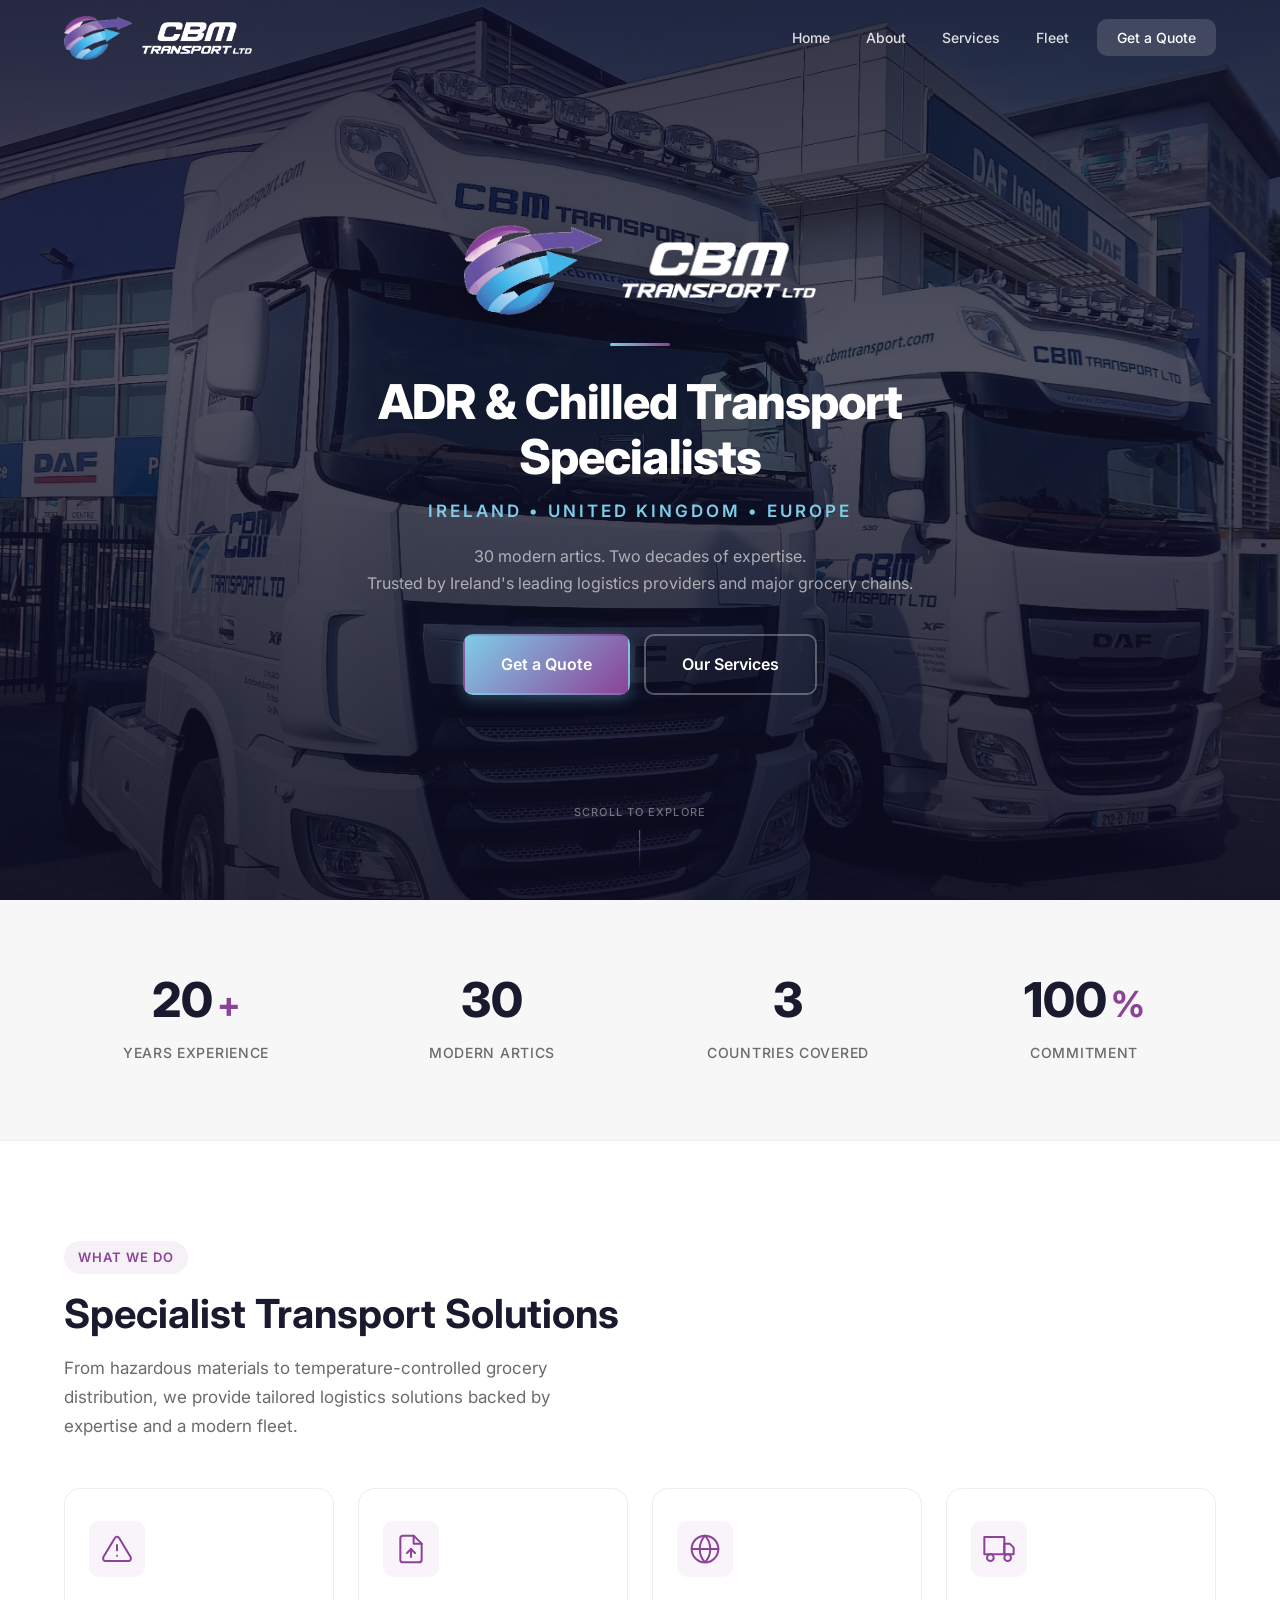
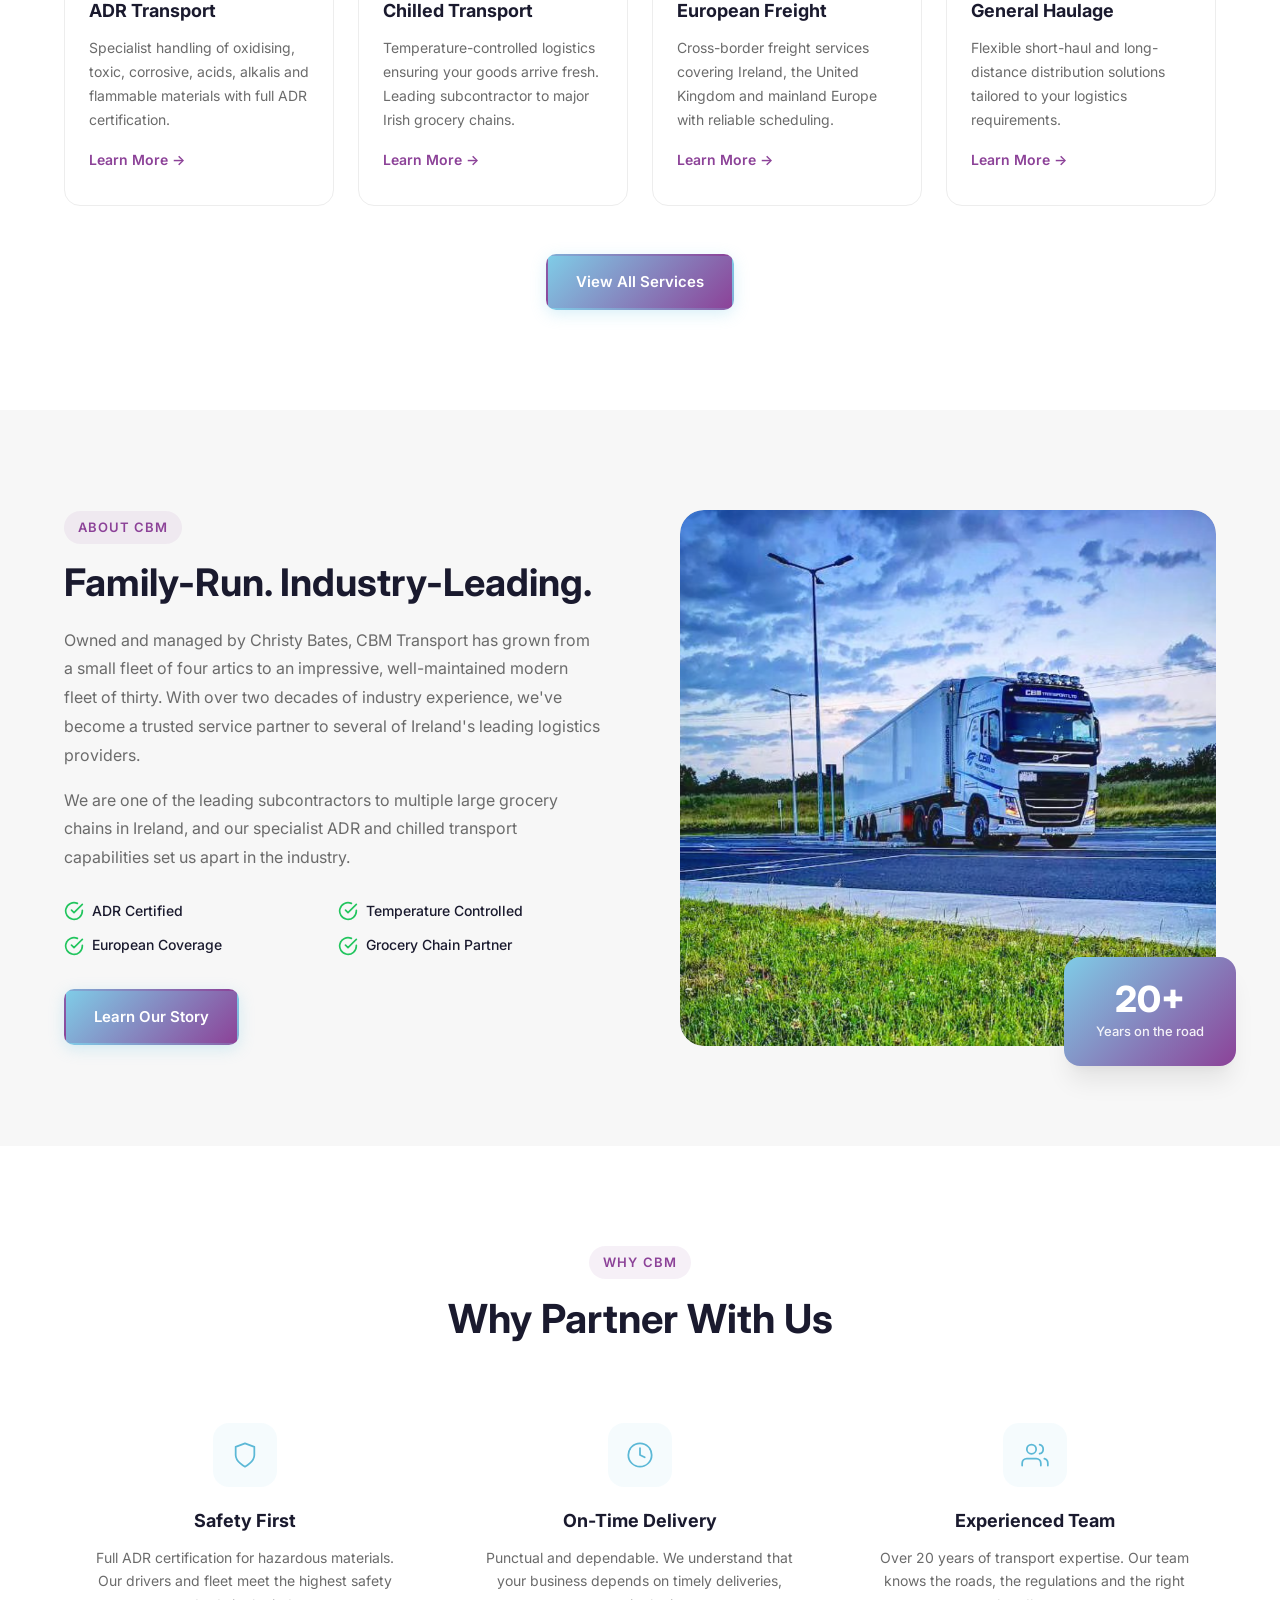
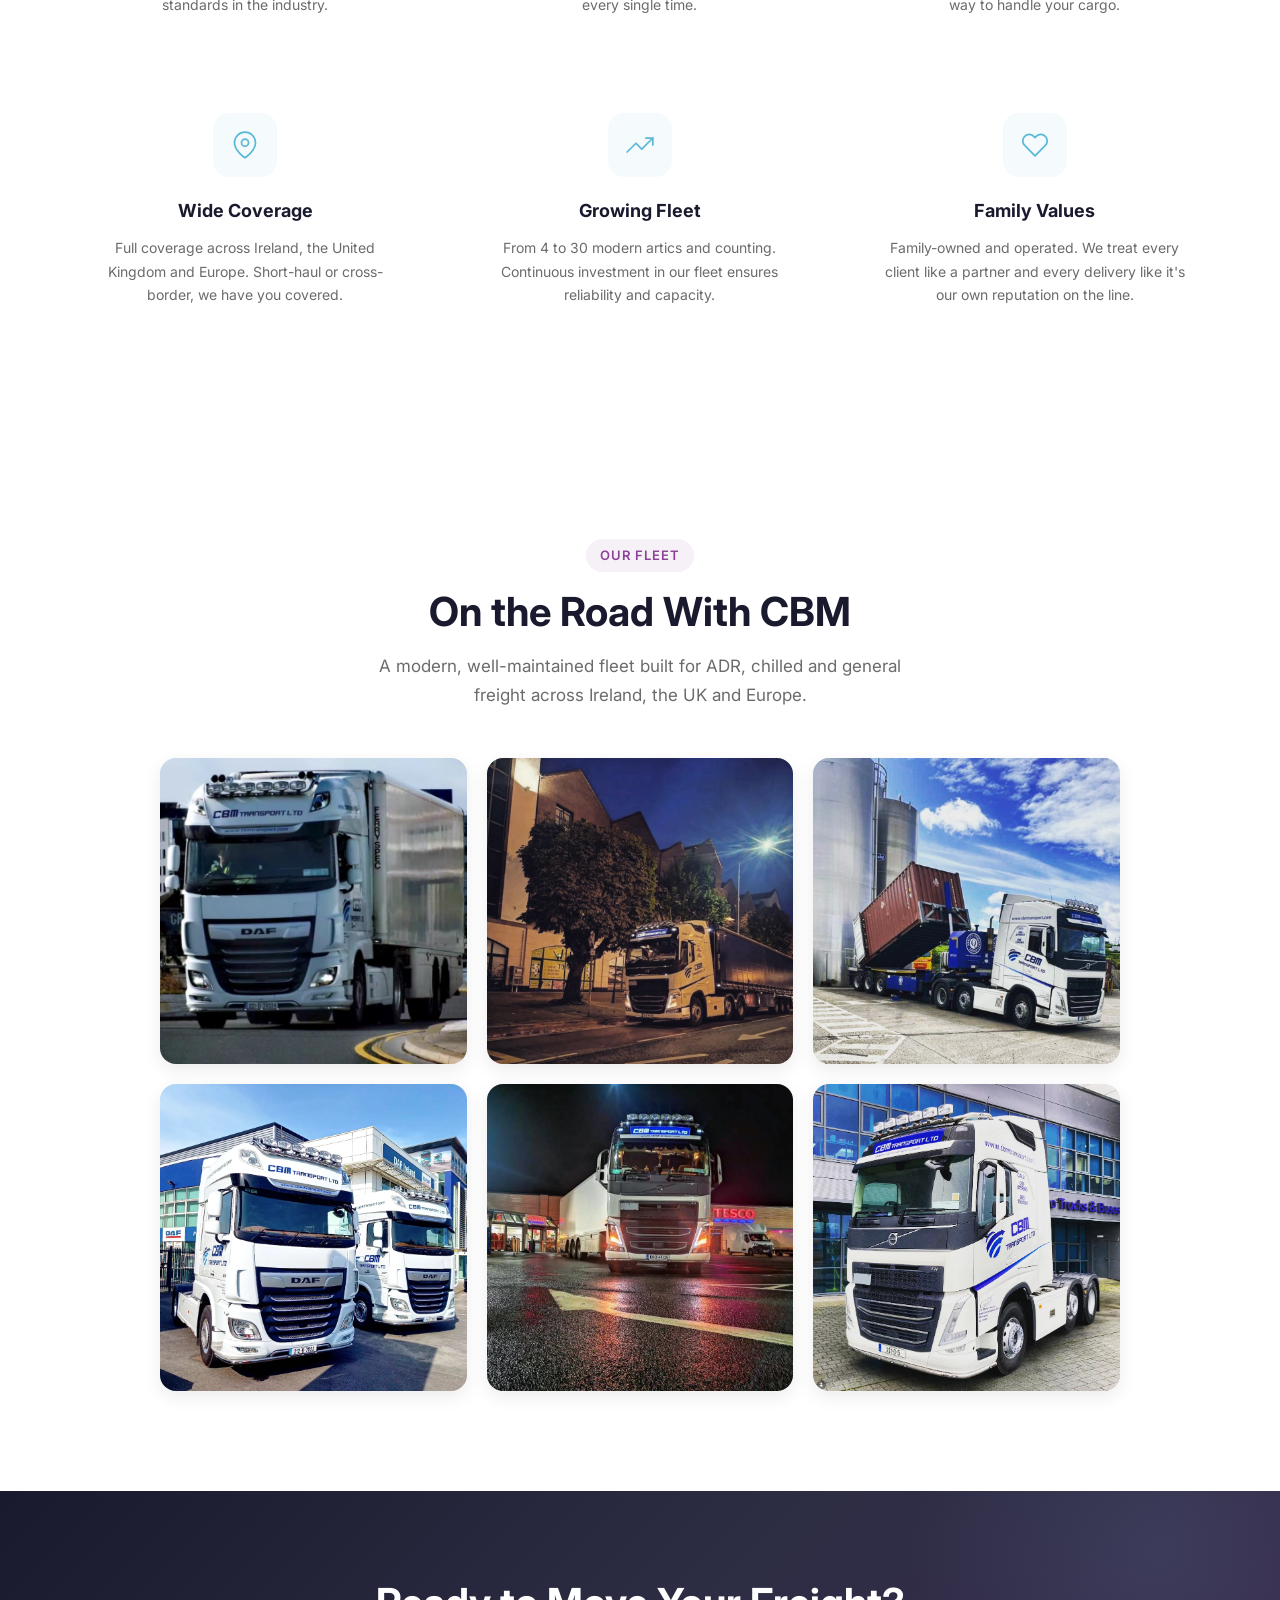
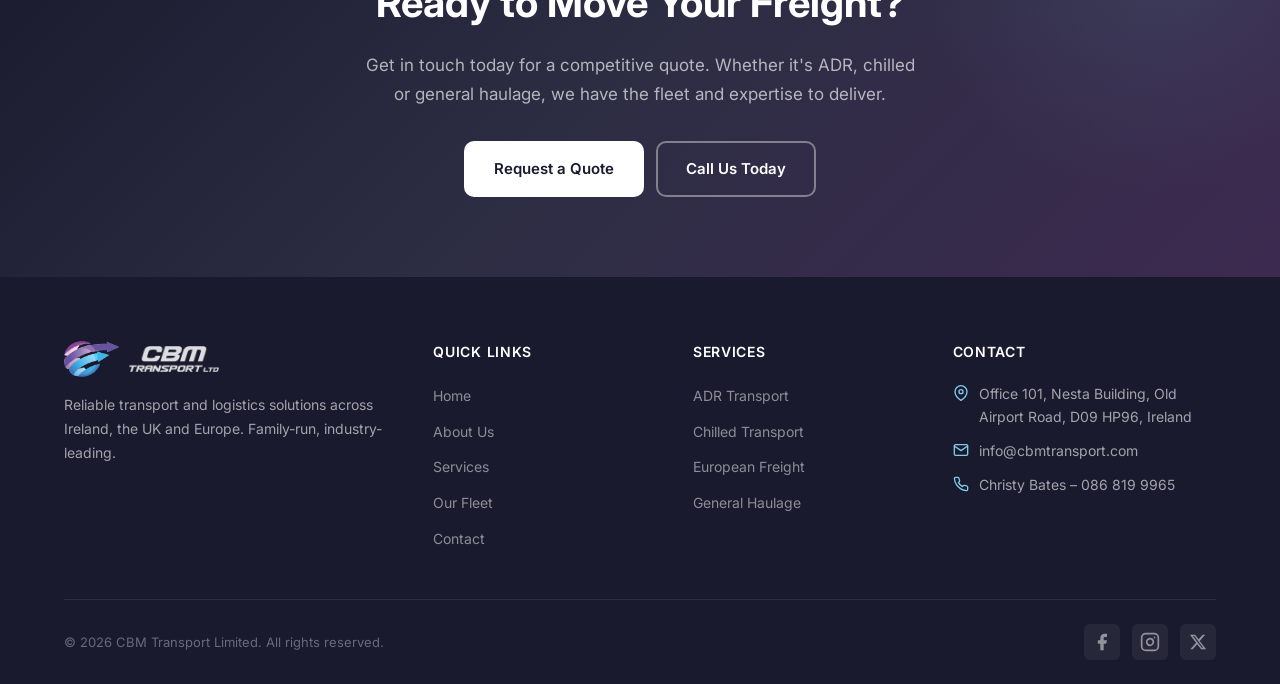
==== commit dffc6cfe: "Add real fleet imagery and update contact details Replace placeholder graphics with CBM fleet photos" ====
--- a/index.html
+++ b/index.html
@@ -9,7 +9,7 @@
     <link rel="preconnect" href="https://fonts.googleapis.com">
     <link rel="preconnect" href="https://fonts.gstatic.com" crossorigin>
     <link href="https://fonts.googleapis.com/css2?family=Inter:wght@300;400;500;600;700;800&display=swap" rel="stylesheet">
-    <link rel="stylesheet" href="css/style.css">
+    <link rel="stylesheet" href="css/style.css?v=2">
     <link rel="icon" type="image/svg+xml" href="images/favicon.svg">
 </head>
 <body>
@@ -51,7 +51,7 @@
             <div class="hero__divider"></div>
             <h1 class="hero__headline">ADR &amp; Chilled Transport Specialists</h1>
             <p class="hero__route">Ireland &bull; United Kingdom &bull; Europe</p>
-            <p class="hero__tagline">20+ modern artics. Two decades of expertise.<br>Trusted by Ireland's leading logistics providers and major grocery chains.</p>
+            <p class="hero__tagline">30 modern artics. Two decades of expertise.<br>Trusted by Ireland's leading logistics providers and major grocery chains.</p>
             <div class="hero__buttons">
                 <a href="pages/contact.html" class="btn btn--primary btn--lg">Get a Quote</a>
                 <a href="pages/services.html" class="btn btn--outline btn--lg">Our Services</a>
@@ -73,8 +73,8 @@
                     <span class="stats__label">Years Experience</span>
                 </div>
                 <div class="stats__item">
-                    <span class="stats__number" data-target="20">0</span>
-                    <span class="stats__suffix">+</span>
+                    <span class="stats__number" data-target="30">0</span>
+                    <span class="stats__suffix"></span>
                     <span class="stats__label">Modern Artics</span>
                 </div>
                 <div class="stats__item">
@@ -164,7 +164,7 @@
                 <div class="about-preview__content">
                     <span class="section-header__tag">About CBM</span>
                     <h2 class="about-preview__title">Family-Run. Industry-Leading.</h2>
-                    <p class="about-preview__text">Owned and managed by Christy Bates, CBM Transport has grown from a small fleet of four artics to an impressive, well-maintained modern fleet of twenty. With over two decades of industry experience, we've become a trusted service partner to several of Ireland's leading logistics providers.</p>
+                    <p class="about-preview__text">Owned and managed by Christy Bates, CBM Transport has grown from a small fleet of four artics to an impressive, well-maintained modern fleet of thirty. With over two decades of industry experience, we've become a trusted service partner to several of Ireland's leading logistics providers.</p>
                     <p class="about-preview__text">We are one of the leading subcontractors to multiple large grocery chains in Ireland, and our specialist ADR and chilled transport capabilities set us apart in the industry.</p>
                     <div class="about-preview__features">
                         <div class="about-preview__feature">
@@ -200,7 +200,7 @@
                 </div>
                 <div class="about-preview__visual">
                     <div class="about-preview__image-wrapper">
-                        <img src="images/fleet-truck.jpg" alt="CBM Transport DAF fleet trucks" class="about-preview__img">
+                        <img src="images/hero-daf-dusk.png" alt="CBM Transport DAF and refrigerated trailer at dusk" class="about-preview__img">
                     </div>
                     <div class="about-preview__accent-card">
                         <span class="about-preview__accent-number">20+</span>
@@ -268,7 +268,7 @@
                         </svg>
                     </div>
                     <h3 class="why-us__title">Growing Fleet</h3>
-                    <p class="why-us__desc">From 4 to 20+ modern artics and counting. Continuous investment in our fleet ensures reliability and capacity.</p>
+                    <p class="why-us__desc">From 4 to 30 modern artics and counting. Continuous investment in our fleet ensures reliability and capacity.</p>
                 </div>
                 <div class="why-us__item">
                     <div class="why-us__icon">
@@ -279,6 +279,37 @@
                     <h3 class="why-us__title">Family Values</h3>
                     <p class="why-us__desc">Family-owned and operated. We treat every client like a partner and every delivery like it's our own reputation on the line.</p>
                 </div>
+            </div>
+        </div>
+    </section>
+
+    <!-- Fleet Gallery -->
+    <section class="gallery">
+        <div class="container">
+            <div class="section-header section-header--center">
+                <span class="section-header__tag">Our Fleet</span>
+                <h2 class="section-header__title">On the Road With CBM</h2>
+                <p class="section-header__desc">A modern, well-maintained fleet built for ADR, chilled and general freight across Ireland, the UK and Europe.</p>
+            </div>
+            <div class="gallery__grid">
+                <figure class="gallery__item gallery__item--pos-daf-road">
+                    <img src="images/fleet-daf-road.png" alt="CBM Transport DAF with refrigerated trailer on the road" loading="lazy">
+                </figure>
+                <figure class="gallery__item gallery__item--pos-night-trees">
+                    <img src="images/fleet-volvo-night-trees.png" alt="CBM Transport Volvo parked on a city street at night" loading="lazy">
+                </figure>
+                <figure class="gallery__item gallery__item--pos-container">
+                    <img src="images/fleet-volvo-container.png" alt="CBM Transport Volvo hauling a container under blue sky" loading="lazy">
+                </figure>
+                <figure class="gallery__item gallery__item--pos-dealership">
+                    <img src="images/about-fleet-dealership.png" alt="Two CBM Transport DAF trucks outside a modern dealership" loading="lazy">
+                </figure>
+                <figure class="gallery__item gallery__item--pos-tesco">
+                    <img src="images/fleet-tesco-forecourt.png" alt="CBM Transport Volvo lit up at a Tesco store at night" loading="lazy">
+                </figure>
+                <figure class="gallery__item gallery__item--pos-glass">
+                    <img src="images/fleet-volvo-glass.png" alt="CBM Transport Volvo outside a modern glass-fronted building" loading="lazy">
+                </figure>
             </div>
         </div>
     </section>
@@ -335,7 +366,7 @@
                                 <path d="M21 10c0 7-9 13-9 13s-9-6-9-13a9 9 0 0 1 18 0z"/>
                                 <circle cx="12" cy="10" r="3"/>
                             </svg>
-                            <span>Rathcoole, Co. Dublin, Ireland</span>
+                            <span>Office 101, Nesta Building, Old Airport Road, D09 HP96, Ireland</span>
                         </li>
                         <li>
                             <svg width="16" height="16" viewBox="0 0 24 24" fill="none" stroke="currentColor" stroke-width="2" stroke-linecap="round" stroke-linejoin="round">
@@ -344,17 +375,33 @@
                             </svg>
                             <span>info@cbmtransport.com</span>
                         </li>
+                        <li>
+                            <svg width="16" height="16" viewBox="0 0 24 24" fill="none" stroke="currentColor" stroke-width="2" stroke-linecap="round" stroke-linejoin="round">
+                                <path d="M22 16.92v3a2 2 0 0 1-2.18 2 19.79 19.79 0 0 1-8.63-3.07 19.5 19.5 0 0 1-6-6 19.79 19.79 0 0 1-3.07-8.67A2 2 0 0 1 4.11 2h3a2 2 0 0 1 2 1.72 12.84 12.84 0 0 0 .7 2.81 2 2 0 0 1-.45 2.11L8.09 9.91a16 16 0 0 0 6 6l1.27-1.27a2 2 0 0 1 2.11-.45 12.84 12.84 0 0 0 2.81.7A2 2 0 0 1 22 16.92z"/>
+                            </svg>
+                            <span>Christy Bates &ndash; 086 819 9965</span>
+                        </li>
                     </ul>
                 </div>
             </div>
             <div class="footer__bottom">
-                <p>&copy; 2024 CBM Transport Limited. All rights reserved.</p>
+                <p>&copy; 2026 CBM Transport Limited. All rights reserved.</p>
                 <div class="footer__social">
                     <a href="https://www.facebook.com/p/CBM-transport-ltd-100067966658637/" target="_blank" rel="noopener" aria-label="Facebook">
                         <svg width="20" height="20" viewBox="0 0 24 24" fill="currentColor">
                             <path d="M18 2h-3a5 5 0 0 0-5 5v3H7v4h3v8h4v-8h3l1-4h-4V7a1 1 0 0 1 1-1h3z"/>
                         </svg>
                     </a>
+                    <a href="https://www.instagram.com/cbmtransport_" target="_blank" rel="noopener" aria-label="Instagram">
+                        <svg width="20" height="20" viewBox="0 0 24 24" fill="none" stroke="currentColor" stroke-width="2" stroke-linecap="round" stroke-linejoin="round">
+                            <rect x="2" y="2" width="20" height="20" rx="5" ry="5"/><path d="M16 11.37A4 4 0 1 1 12.63 8 4 4 0 0 1 16 11.37z"/><line x1="17.5" y1="6.5" x2="17.51" y2="6.5"/>
+                        </svg>
+                    </a>
+                    <a href="https://x.com/CBMTransport" target="_blank" rel="noopener" aria-label="X (Twitter)">
+                        <svg width="18" height="18" viewBox="0 0 24 24" fill="currentColor">
+                            <path d="M18.244 2.25h3.308l-7.227 8.26 8.502 11.24H16.17l-5.214-6.817L4.99 21.75H1.68l7.73-8.835L1.254 2.25H8.08l4.713 6.231zm-1.161 17.52h1.833L7.084 4.126H5.117z"/>
+                        </svg>
+                    </a>
                 </div>
             </div>
         </div>
--- a/css/style.css
+++ b/css/style.css
@@ -328,6 +328,7 @@
     width: 100%;
     height: 100%;
     object-fit: cover;
+    object-position: center center;
     border-radius: var(--radius-xl);
 }
 
@@ -829,7 +830,7 @@
 .about-preview__image-wrapper {
     border-radius: var(--radius-xl);
     overflow: hidden;
-    aspect-ratio: 4/3;
+    aspect-ratio: 1/1;
     background: var(--color-gray-200);
 }
 
@@ -912,6 +913,77 @@
     font-size: 14px;
     color: var(--color-gray-500);
     line-height: 1.7;
+}
+
+/* --- Fleet Gallery --- */
+.gallery {
+    padding: 100px 0;
+    background: var(--color-white, #fff);
+}
+
+.gallery__grid {
+    display: grid;
+    grid-template-columns: repeat(3, 1fr);
+    gap: 20px;
+    margin-top: 48px;
+    max-width: 960px;
+    margin-left: auto;
+    margin-right: auto;
+}
+
+.gallery__item {
+    position: relative;
+    margin: 0;
+    overflow: hidden;
+    border-radius: var(--radius-lg, 12px);
+    aspect-ratio: 1 / 1;
+    background: var(--color-gray-100, #eee);
+    box-shadow: 0 6px 18px rgba(0, 0, 0, 0.08);
+}
+
+/* No tile spans multiple columns: keeps every image at/below its
+   native resolution so the source screenshots stay sharp. */
+.gallery__item--wide {
+    grid-column: auto;
+}
+
+.gallery__item img {
+    width: 100%;
+    height: 100%;
+    object-fit: cover;
+    object-position: center center;
+    display: block;
+    transition: transform 0.5s ease;
+}
+
+/* Square tiles + square source images: minimal crop, trucks centred.
+   Small per-image nudges only where a truck sits off-centre in its photo. */
+.gallery__item--pos-daf-road img    { object-position: center center; }
+.gallery__item--pos-night-trees img { object-position: center center; }
+.gallery__item--pos-container img   { object-position: center center; }
+.gallery__item--pos-dealership img  { object-position: center center; }
+.gallery__item--pos-tesco img       { object-position: center center; }
+.gallery__item--pos-glass img       { object-position: center center; }
+
+.gallery__item:hover img {
+    transform: scale(1.04);
+}
+
+@media (max-width: 768px) {
+    .gallery {
+        padding: 64px 0;
+    }
+    .gallery__grid {
+        grid-template-columns: repeat(2, 1fr);
+        gap: 14px;
+    }
+}
+
+@media (max-width: 480px) {
+    .gallery__grid {
+        grid-template-columns: 1fr;
+        max-width: 360px;
+    }
 }
 
 /* --- CTA Banner --- */
@@ -1235,12 +1307,26 @@
 }
 
 .fleet-card__image {
-    aspect-ratio: 16/10;
+    aspect-ratio: 1/1;
     background: linear-gradient(135deg, var(--color-gray-100) 0%, var(--color-gray-200) 100%);
     display: flex;
     align-items: center;
     justify-content: center;
     color: var(--color-gray-400);
+    overflow: hidden;
+}
+
+.fleet-card__image img {
+    width: 100%;
+    height: 100%;
+    object-fit: cover;
+    object-position: center center;
+    display: block;
+    transition: transform 0.5s ease;
+}
+
+.fleet-card:hover .fleet-card__image img {
+    transform: scale(1.05);
 }
 
 .fleet-card__body {
@@ -1310,6 +1396,20 @@
     align-items: center;
     justify-content: center;
     color: var(--color-gray-400);
+    overflow: hidden;
+}
+
+.service-detail__visual img {
+    width: 100%;
+    height: 100%;
+    object-fit: cover;
+    object-position: center 35%;
+    display: block;
+}
+
+/* General Haulage uses a portrait-orientation photo; keep the cab (right side) in frame */
+.service-detail-card:nth-of-type(4) .service-detail__visual img {
+    object-position: 70% center;
 }
 
 .service-detail__content h3 {
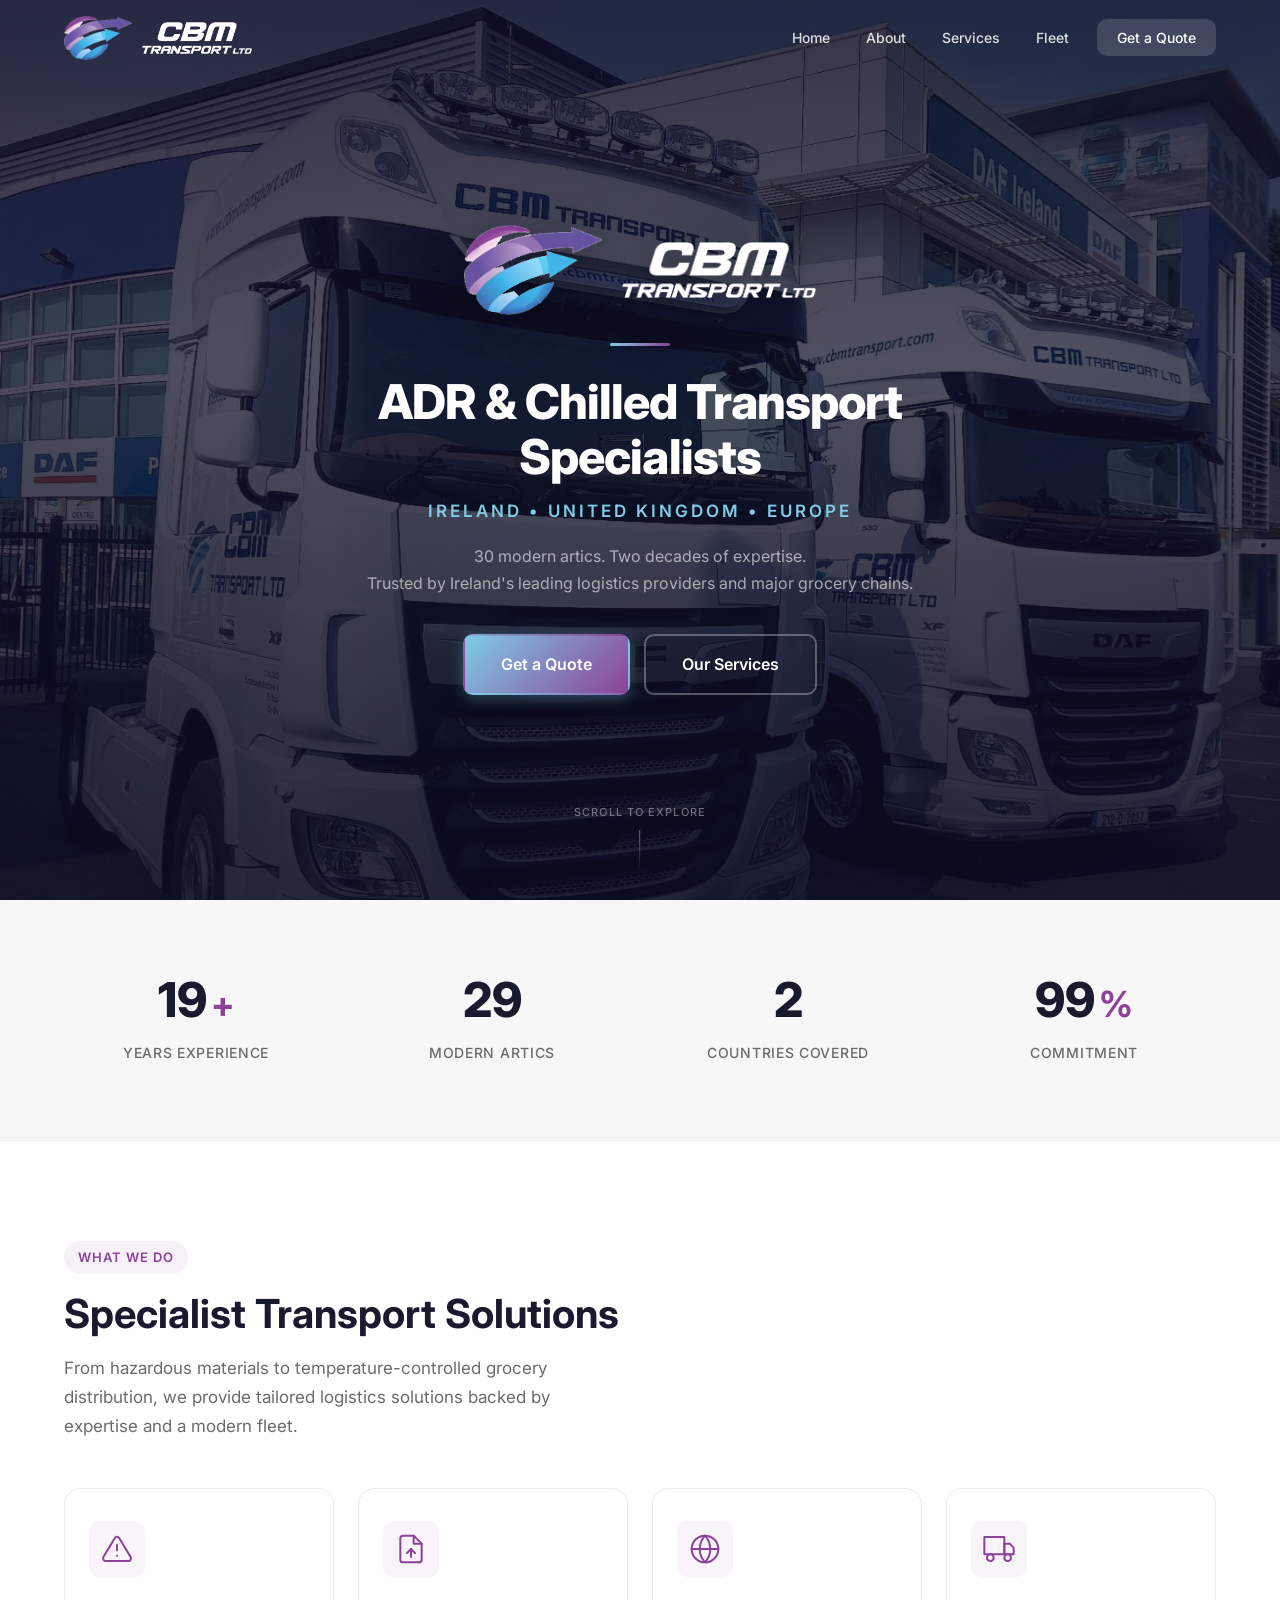
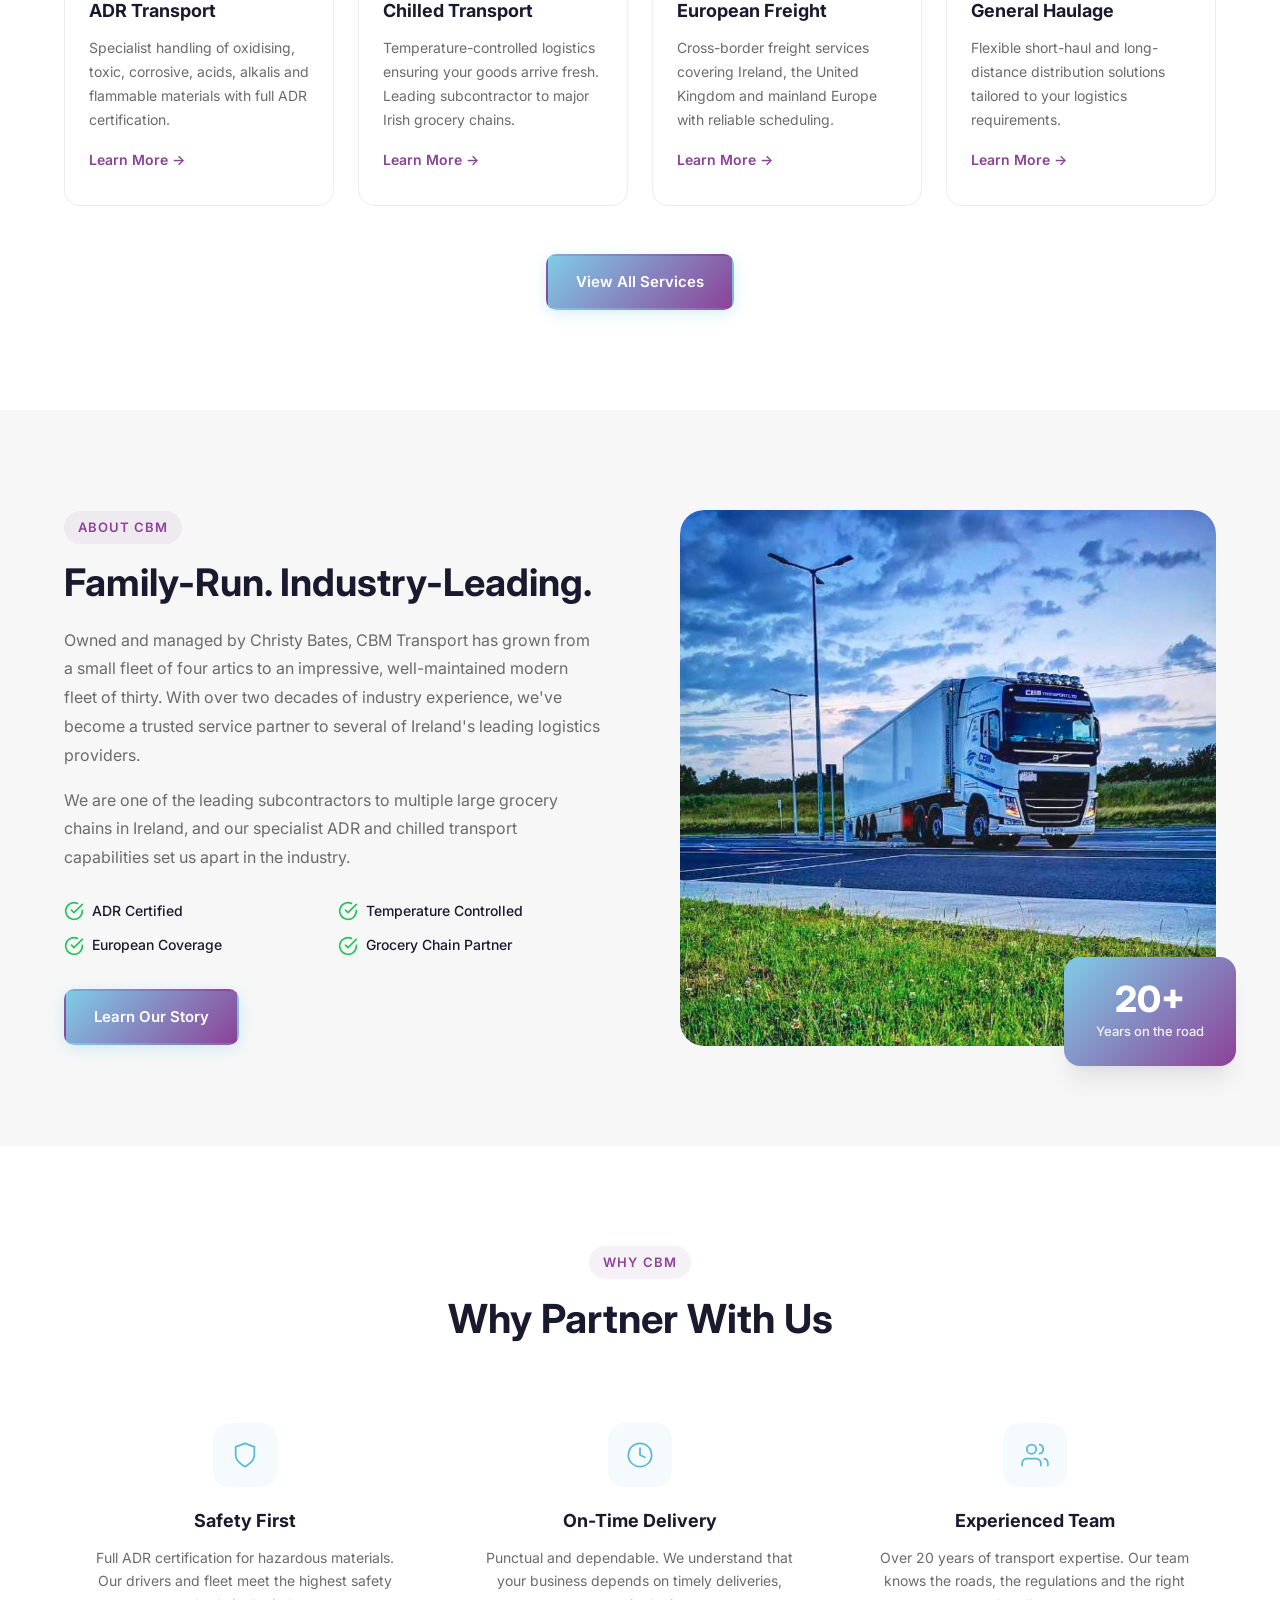
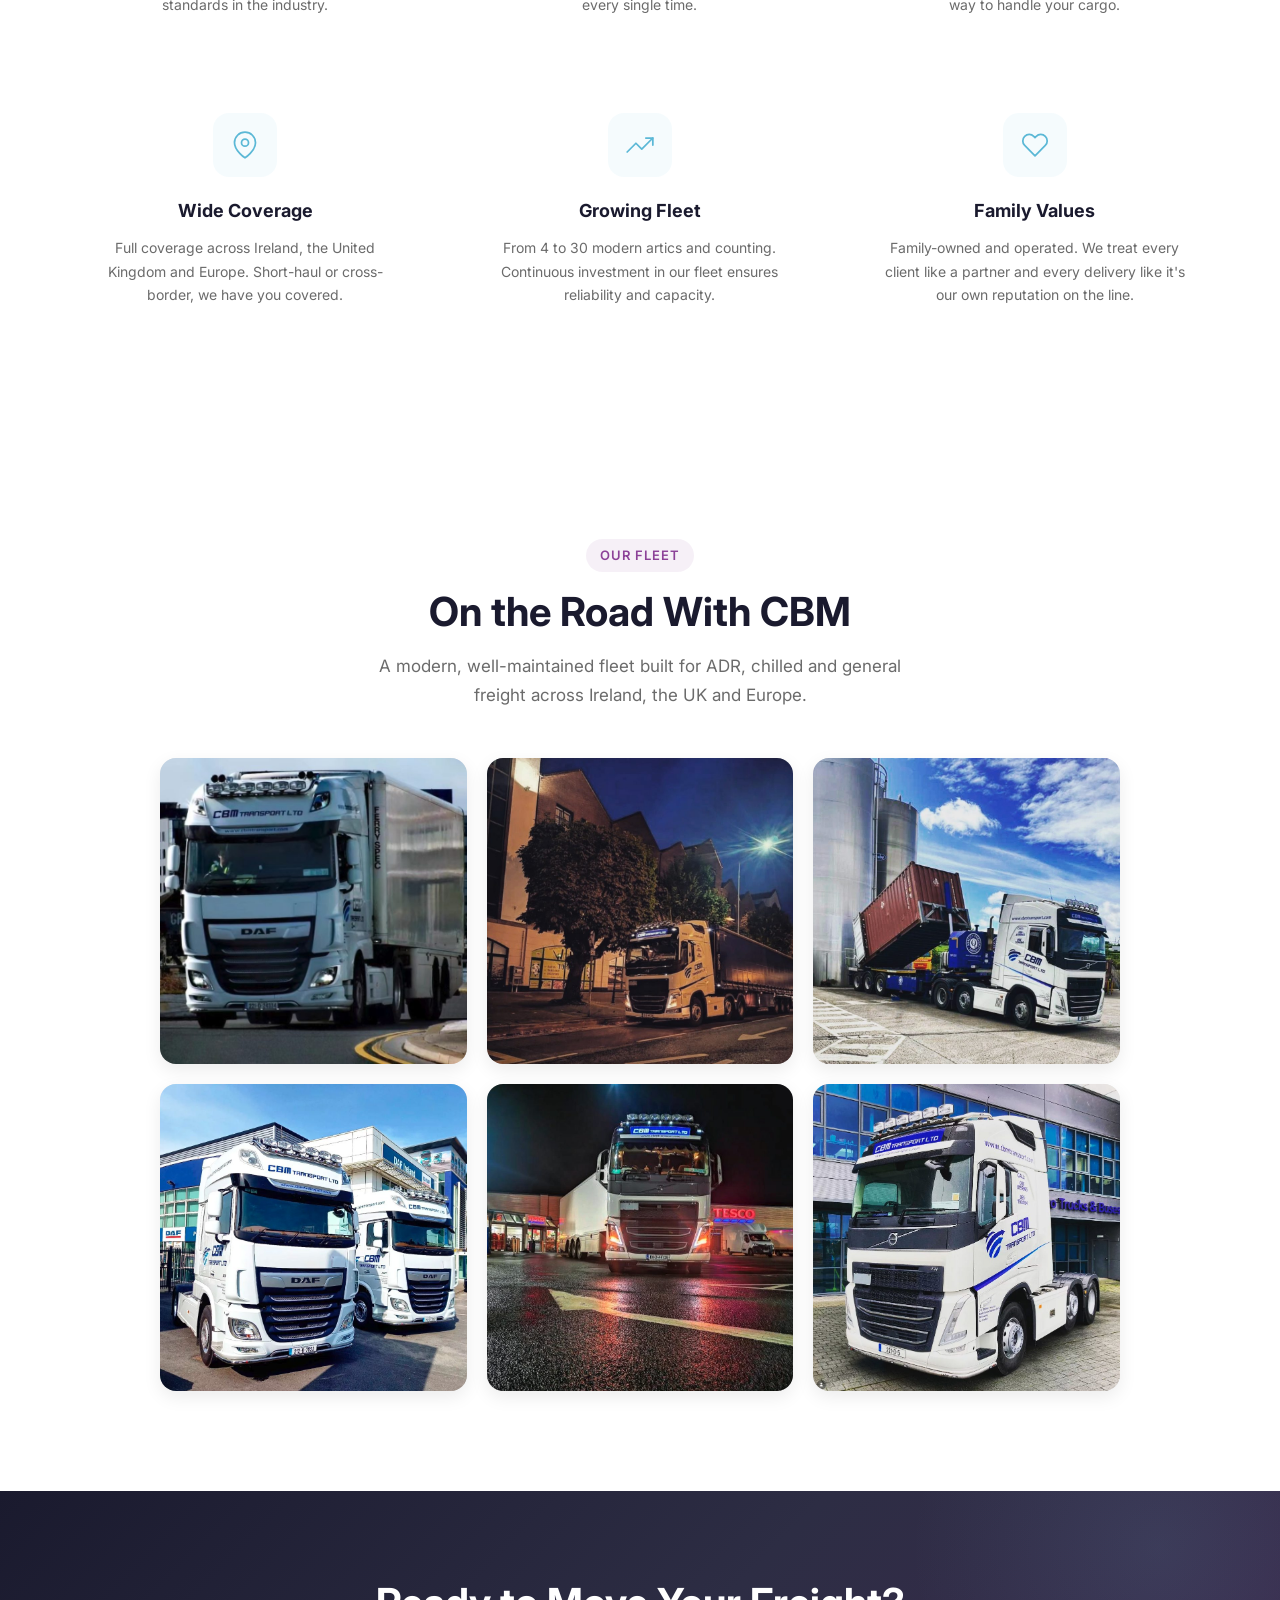
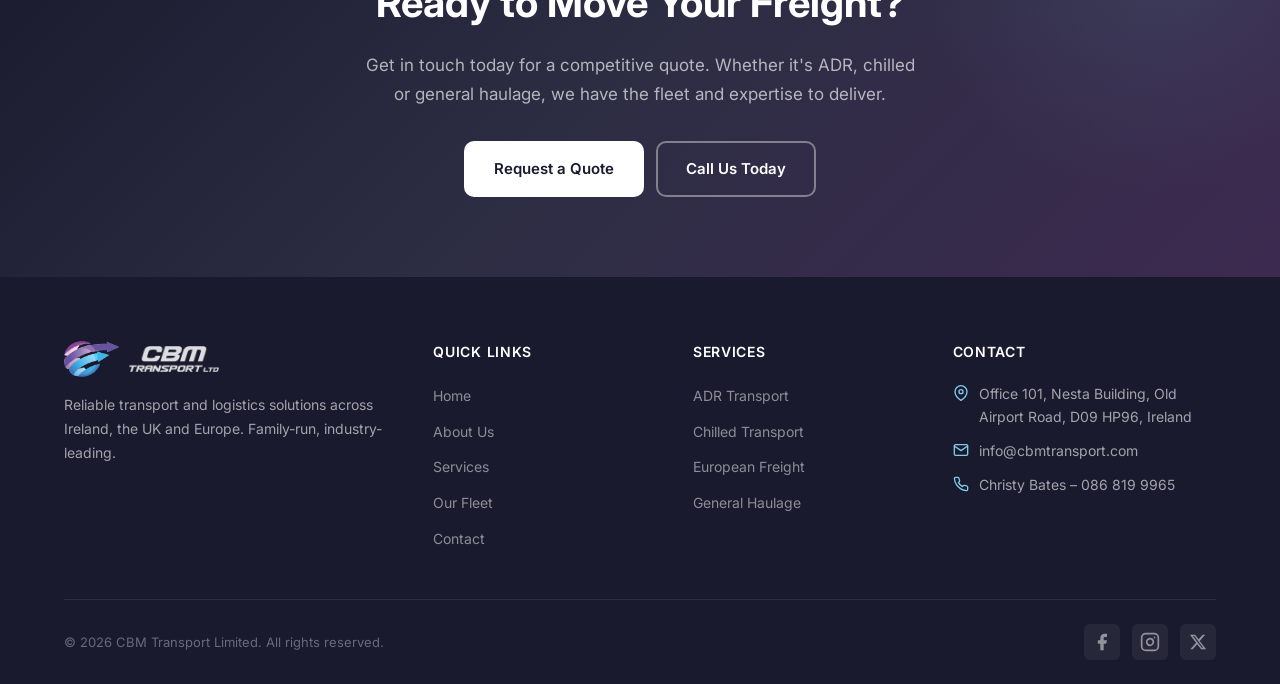
==== commit ef515516: "Prepare the site for static hosting: real phone links, lighter images, no deploy scripts - The "Call" ====
--- a/index.html
+++ b/index.html
@@ -200,7 +200,7 @@
                 </div>
                 <div class="about-preview__visual">
                     <div class="about-preview__image-wrapper">
-                        <img src="images/hero-daf-dusk.png" alt="CBM Transport DAF and refrigerated trailer at dusk" class="about-preview__img">
+                        <img src="images/hero-daf-dusk.jpg" alt="CBM Transport DAF and refrigerated trailer at dusk" class="about-preview__img">
                     </div>
                     <div class="about-preview__accent-card">
                         <span class="about-preview__accent-number">20+</span>
@@ -293,22 +293,22 @@
             </div>
             <div class="gallery__grid">
                 <figure class="gallery__item gallery__item--pos-daf-road">
-                    <img src="images/fleet-daf-road.png" alt="CBM Transport DAF with refrigerated trailer on the road" loading="lazy">
+                    <img src="images/fleet-daf-road.jpg" alt="CBM Transport DAF with refrigerated trailer on the road" loading="lazy">
                 </figure>
                 <figure class="gallery__item gallery__item--pos-night-trees">
-                    <img src="images/fleet-volvo-night-trees.png" alt="CBM Transport Volvo parked on a city street at night" loading="lazy">
+                    <img src="images/fleet-volvo-night-trees.jpg" alt="CBM Transport Volvo parked on a city street at night" loading="lazy">
                 </figure>
                 <figure class="gallery__item gallery__item--pos-container">
-                    <img src="images/fleet-volvo-container.png" alt="CBM Transport Volvo hauling a container under blue sky" loading="lazy">
+                    <img src="images/fleet-volvo-container.jpg" alt="CBM Transport Volvo hauling a container under blue sky" loading="lazy">
                 </figure>
                 <figure class="gallery__item gallery__item--pos-dealership">
-                    <img src="images/about-fleet-dealership.png" alt="Two CBM Transport DAF trucks outside a modern dealership" loading="lazy">
+                    <img src="images/about-fleet-dealership.jpg" alt="Two CBM Transport DAF trucks outside a modern dealership" loading="lazy">
                 </figure>
                 <figure class="gallery__item gallery__item--pos-tesco">
-                    <img src="images/fleet-tesco-forecourt.png" alt="CBM Transport Volvo lit up at a Tesco store at night" loading="lazy">
+                    <img src="images/fleet-tesco-forecourt.jpg" alt="CBM Transport Volvo lit up at a Tesco store at night" loading="lazy">
                 </figure>
                 <figure class="gallery__item gallery__item--pos-glass">
-                    <img src="images/fleet-volvo-glass.png" alt="CBM Transport Volvo outside a modern glass-fronted building" loading="lazy">
+                    <img src="images/fleet-volvo-glass.jpg" alt="CBM Transport Volvo outside a modern glass-fronted building" loading="lazy">
                 </figure>
             </div>
         </div>
@@ -322,7 +322,7 @@
                 <p class="cta-banner__desc">Get in touch today for a competitive quote. Whether it's ADR, chilled or general haulage, we have the fleet and expertise to deliver.</p>
                 <div class="cta-banner__actions">
                     <a href="pages/contact.html" class="btn btn--white">Request a Quote</a>
-                    <a href="tel:+353XXXXXXXX" class="btn btn--outline-white">Call Us Today</a>
+                    <a href="tel:+353868199965" class="btn btn--outline-white">Call Us Today</a>
                 </div>
             </div>
         </div>
